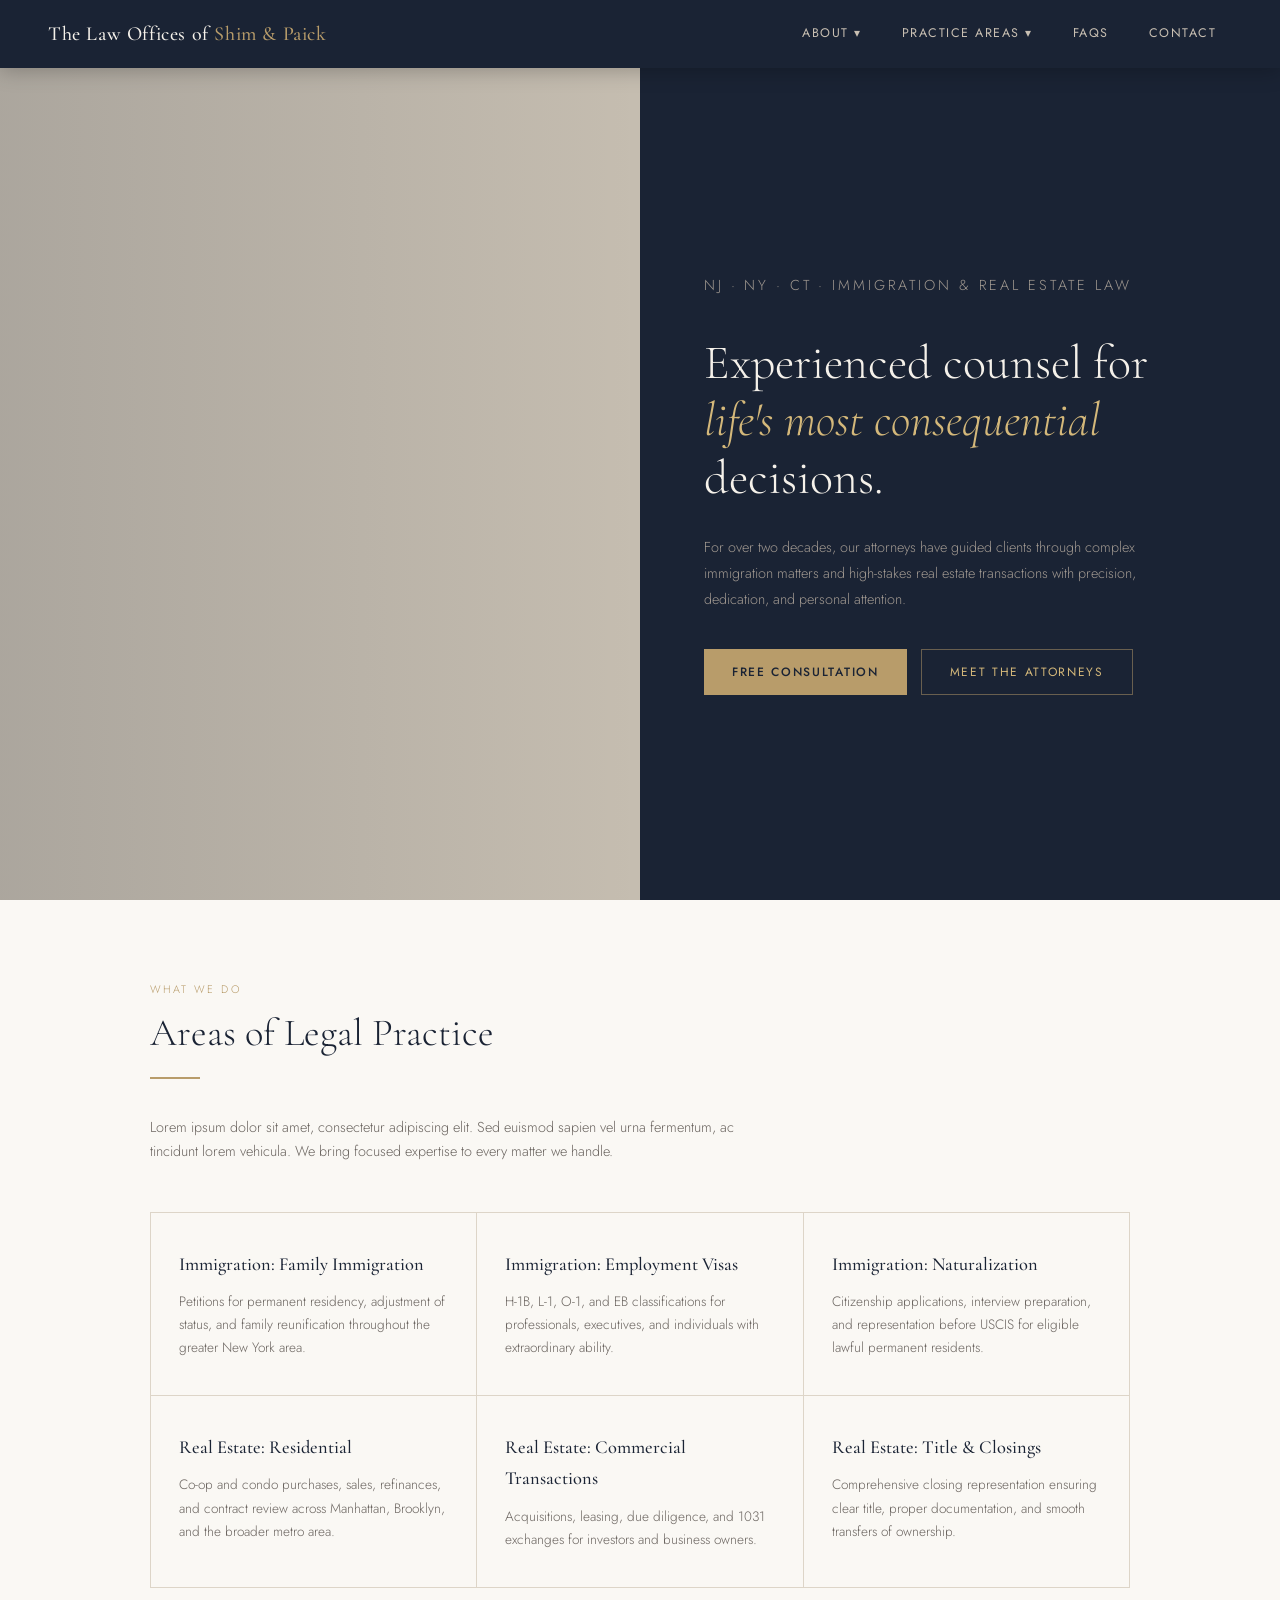
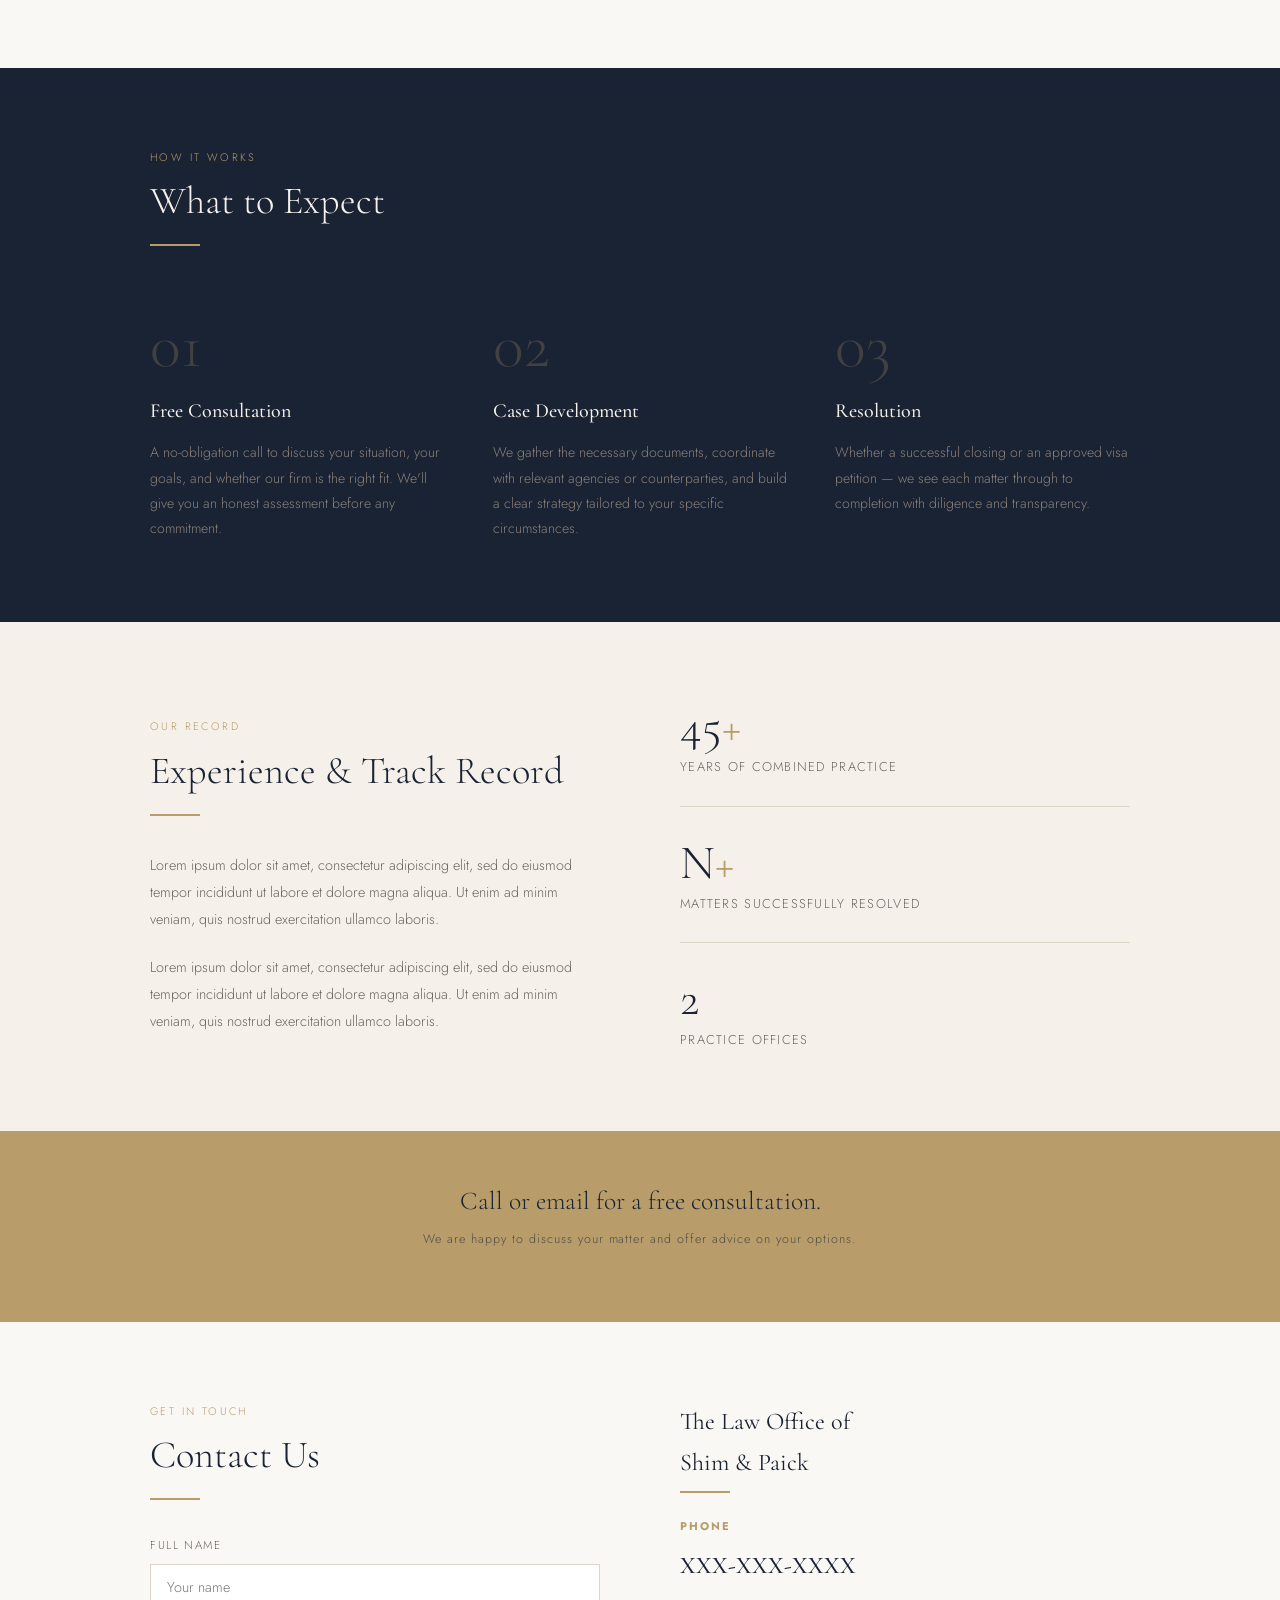
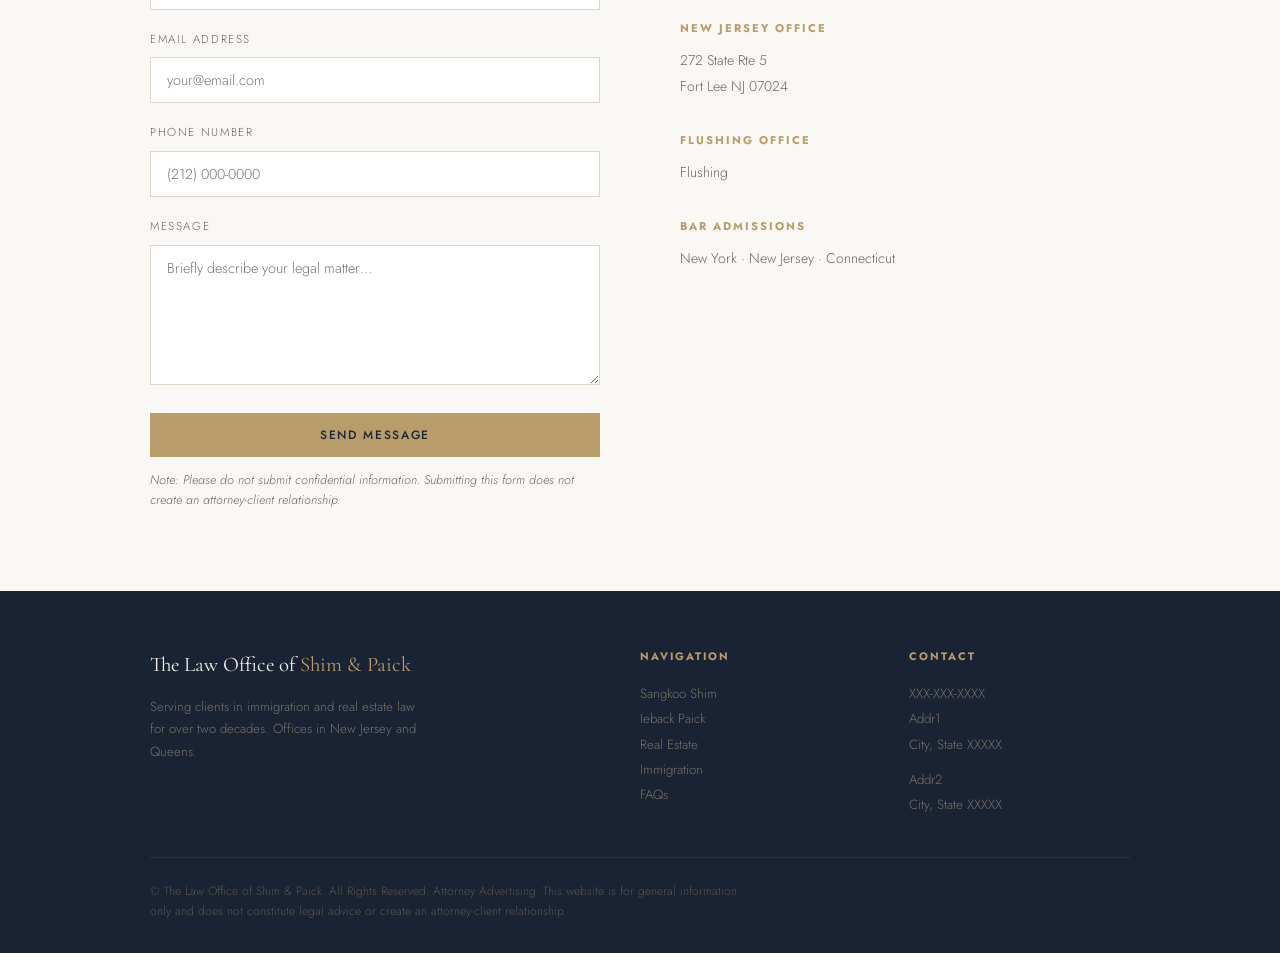
==== index.html @ 44c8aa3b "website init" ====
<!DOCTYPE html>
<html lang="en">
<head>
<meta charset="UTF-8">
<meta name="viewport" content="width=device-width, initial-scale=1.0">
<title>The Law Offices of Shim & Paick</title>
<link rel="preconnect" href="https://fonts.googleapis.com">
<link rel="preconnect" href="https://fonts.gstatic.com" crossorigin>
<link rel="stylesheet" href="style.css">
<script src="header.js" defer></script>
<script src="footer.js" defer></script>
<link href="https://fonts.googleapis.com/css2?family=Cormorant+Garamond:ital,wght@0,300;0,400;0,500;0,600;1,300;1,400&family=Jost:wght@300;400;500&display=swap" rel="stylesheet">
</head>
<body>
<site-header></site-header>
<div id="page-home" class="page active">
  <div class="hero">
    <div class="hero-img"></div>
    <div class="hero-content">
      <p class="hero-eyebrow">NJ · NY · CT · Immigration &amp; Real Estate Law</p>
      <h1>Experienced counsel for <em>life's most consequential</em> decisions.</h1>
      <p>For over two decades, our attorneys have guided clients through complex immigration matters and high-stakes real estate transactions with precision, dedication, and personal attention.</p>
      <div class="btn-group">
        <button class="btn-primary" onclick="document.getElementById('contact-section').scrollIntoView({behavior:'smooth'})">Free Consultation</button>
        <a href="shim.html"><button class="btn-outline">Meet the Attorneys</button></a>
      </div>
    </div>
  </div>

  <section>
    <div class="container">
      <p class="section-label">What We Do</p>
      <h2 class="section-title">Areas of Legal Practice</h2>
      <div class="divider"></div>
      <p style="color:var(--mid);max-width:600px;font-size:.9rem">
        <!-- TODO -->
        Lorem ipsum dolor sit amet, consectetur adipiscing elit. Sed euismod sapien vel urna fermentum, ac tincidunt lorem vehicula. We bring focused expertise to every matter we handle.
      </p>
      <div class="areas-grid">
        <div class="area-card">
          <h3>Immigration: Family Immigration</h3>
          <p>Petitions for permanent residency, adjustment of status, and family reunification throughout the greater New York area.</p>
        </div>
        <div class="area-card">
          <h3>Immigration: Employment Visas</h3>
          <p>H-1B, L-1, O-1, and EB classifications for professionals, executives, and individuals with extraordinary ability.</p>
        </div>
        <div class="area-card">
          <h3>Immigration: Naturalization</h3>
          <p>Citizenship applications, interview preparation, and representation before USCIS for eligible lawful permanent residents.</p>
        </div>
        <div class="area-card">
          <h3>Real Estate: Residential</h3>
          <p>Co-op and condo purchases, sales, refinances, and contract review across Manhattan, Brooklyn, and the broader metro area.</p>
        </div>
        <div class="area-card">
          <h3>Real Estate: Commercial Transactions</h3>
          <p>Acquisitions, leasing, due diligence, and 1031 exchanges for investors and business owners.</p>
        </div>
        <div class="area-card">
          <h3>Real Estate: Title &amp; Closings</h3>
          <p>Comprehensive closing representation ensuring clear title, proper documentation, and smooth transfers of ownership.</p>
        </div>
      </div>
    </div>
  </section>

  <section class="steps-section">
    <div class="container">
      <p class="section-label" style="color:var(--gold)">How It Works</p>
      <h2 class="section-title">What to Expect</h2>
      <div class="divider"></div>
      <div class="steps-grid">
        <div class="step">
          <div class="step-num">01</div>
          <h3>Free Consultation</h3>
          <p>A no-obligation call to discuss your situation, your goals, and whether our firm is the right fit. We'll give you an honest assessment before any commitment.</p>
        </div>
        <div class="step">
          <div class="step-num">02</div>
          <h3>Case Development</h3>
          <p>We gather the necessary documents, coordinate with relevant agencies or counterparties, and build a clear strategy tailored to your specific circumstances.</p>
        </div>
        <div class="step">
          <div class="step-num">03</div>
          <h3>Resolution</h3>
          <p>Whether a successful closing or an approved visa petition — we see each matter through to completion with diligence and transparency.</p>
        </div>
      </div>
    </div>
  </section>

  <section class="exp-section">
    <div class="container">
      <div class="exp-inner">
        <div>
          <p class="section-label">Our Record</p>
          <h2 class="section-title">Experience &amp; Track Record</h2>
          <div class="divider"></div>
          <!-- TODO -->
          <p style="color:var(--mid);font-size:.9rem;line-height:1.9;margin-bottom:20px">
            Lorem ipsum dolor sit amet, consectetur adipiscing elit, sed do eiusmod tempor incididunt ut labore et dolore magna aliqua.
            Ut enim ad minim veniam, quis nostrud exercitation ullamco laboris.
          </p>
          <p style="color:var(--mid);font-size:.9rem;line-height:1.9">
            Lorem ipsum dolor sit amet, consectetur adipiscing elit, sed do eiusmod tempor incididunt ut labore et dolore magna aliqua.
            Ut enim ad minim veniam, quis nostrud exercitation ullamco laboris.
          </p>
        </div>
        <div class="exp-stats">
          <div class="stat-row">
            <div class="stat-num">45<span>+</span></div>
            <div class="stat-label">Years of combined practice</div>
          </div>
          <div class="stat-row">
            <div class="stat-num">N<span>+</span></div>
            <div class="stat-label">Matters successfully resolved</div>
          </div>
          <div class="stat-row">
            <div class="stat-num">2</div>
            <div class="stat-label">Practice offices</div>
          </div>
        </div>
      </div>
    </div>
  </section>

  <div class="cta-band">
    <div class="container">
      <p>Call or email for a free consultation.</p>
      <small>We are happy to discuss your matter and offer advice on your options.</small>
    </div>
  </div>

  <section class="contact-section" id="contact-section">
    <div class="container">
      <div class="contact-grid">
        <div>
          <p class="section-label">Get in Touch</p>
          <h2 class="section-title">Contact Us</h2>
          <div class="divider"></div>
          <div class="form-field">
            <label>Full Name</label>
            <input type="text" placeholder="Your name">
          </div>
          <div class="form-field">
            <label>Email Address</label>
            <input type="email" placeholder="your@email.com">
          </div>
          <div class="form-field">
            <label>Phone Number</label>
            <input type="tel" placeholder="(212) 000-0000">
          </div>
          <div class="form-field">
            <label>Message</label>
            <textarea placeholder="Briefly describe your legal matter…"></textarea>
          </div>
          <button class="btn-primary" style="width:100%">Send Message</button>
          <p class="form-note">Note: Please do not submit confidential information. Submitting this form does not create an attorney-client relationship.</p>
        </div>
        <div class="contact-info">
          <h3>The Law Office of<br>Shim &amp; Paick</h3>
          <div class="divider"></div>
          <div class="contact-block">
            <h4>Phone</h4>
            <a class="contact-phone">
              <!-- TODO -->
              XXX-XXX-XXXX
            </a>
          </div>
          <div class="contact-block">
            <h4>New Jersey Office</h4>
            <p>
              272 State Rte 5
              <br>
              Fort Lee NJ 07024
            </p>
          </div>
          <div class="contact-block">
            <h4>Flushing Office</h4>
            <p>
              <!-- TODO -->
              Flushing
            </p>
          </div>
          <div class="contact-block">
            <h4>Bar Admissions</h4>
            <p>New York · New Jersey · Connecticut</p>
          </div>
        </div>
      </div>
    </div>
  </section>
</div>
<site-footer></site-footer>
</body>
</html>
---- style.css ----
:root {
--navy: #1a2334;
--gold: #b89c6a;
--gold-light: #d4b87a;
--cream: #f5f1ea;
--warm-white: #faf8f4;
--text: #2c2c2c;
--mid: #6b6560;
--border: #ddd5c8;
--serif: 'Cormorant Garamond', Georgia, serif;
--sans: 'Jost', sans-serif;
}

*, *::before, *::after { box-sizing: border-box; margin: 0; padding: 0; }

body {
font-family: var(--sans);
background: var(--warm-white);
color: var(--text);
font-weight: 300;
line-height: 1.7;
}

/* ── NAV ── */
nav {
position: sticky;
top: 0;
z-index: 100;
background: var(--navy);
display: flex;
align-items: center;
justify-content: space-between;
padding: 0 48px;
height: 68px;
box-shadow: 0 2px 20px rgba(0,0,0,.25);
}

.nav-logo {
font-family: var(--serif);
font-size: 1.25rem;
font-weight: 500;
color: var(--cream);
letter-spacing: .03em;
cursor: pointer;
white-space: nowrap;
}
.nav-logo span { color: var(--gold); }

.nav-links {
display: flex;
align-items: center;
gap: 8px;
list-style: none;
}

.nav-links > li { position: relative; }

.nav-links > li > a,
.nav-links > li > span {
display: flex;
align-items: center;
gap: 5px;
padding: 8px 16px;
color: #c8bfb2;
text-decoration: none;
font-size: .78rem;
letter-spacing: .12em;
text-transform: uppercase;
font-weight: 400;
cursor: pointer;
transition: color .2s;
white-space: nowrap;
}
.nav-links > li > a:hover,
.nav-links > li > span:hover,
.nav-links > li.open > span { color: var(--gold-light); }

.nav-links .chevron {
font-size: .55rem;
transition: transform .2s;
display: inline-block;
}
.nav-links li.open .chevron { transform: rotate(180deg); }

/* dropdown */
.dropdown {
display: none;
position: absolute;
top: calc(100% + 4px);
left: 0;
background: var(--navy);
border-top: 2px solid var(--gold);
min-width: 180px;
box-shadow: 0 8px 30px rgba(0,0,0,.35);
}
.nav-links li.open .dropdown { display: block; }
.dropdown a {
display: block;
padding: 13px 20px;
color: #c8bfb2;
text-decoration: none;
font-size: .75rem;
letter-spacing: .1em;
text-transform: uppercase;
font-weight: 400;
border-bottom: 1px solid rgba(255,255,255,.06);
transition: background .15s, color .15s;
}
.dropdown a:hover { background: rgba(184,156,106,.12); color: var(--gold-light); }

.nav-cta {
font-family: var(--sans);
font-size: .72rem;
font-weight: 400;
letter-spacing: .14em;
text-transform: uppercase;
color: var(--navy) !important;
background: var(--gold);
padding: 9px 20px !important;
transition: background .2s, color .2s !important;
}
.nav-cta:hover { background: var(--gold-light) !important; color: var(--navy) !important; }

/* hamburger */
.hamburger {
display: none;
flex-direction: column;
gap: 5px;
cursor: pointer;
padding: 6px;
}
.hamburger span {
display: block;
width: 24px;
height: 2px;
background: var(--cream);
transition: .3s;
}

/* ── PAGES ── */
.page { display: none; }
.page.active { display: block; }

/* ── HERO ── */
.hero {
display: grid;
grid-template-columns: 1fr 1fr;
min-height: calc(100vh - 68px);
max-height: 820px;
}
.hero-img {
background: #c5bdb0 url('https://images.unsplash.com/photo-1589829545856-d10d557cf95f?w=900&q=80') center/cover no-repeat;
position: relative;
}
.hero-img::after {
content: '';
position: absolute;
inset: 0;
background: linear-gradient(to right, rgba(26,35,52,.15), rgba(26,35,52,.0));
}
.hero-content {
background: var(--navy);
display: flex;
flex-direction: column;
justify-content: center;
padding: 80px 64px;
}
.hero-eyebrow {
font-family: var(--sans);
font-size: .7rem;
letter-spacing: .2em;
text-transform: uppercase;
color: var(--gold);
margin-bottom: 20px;
}
.hero-content h1 {
font-family: var(--serif);
font-weight: 300;
font-size: 3rem;
line-height: 1.2;
color: var(--cream);
margin-bottom: 28px;
}
.hero-content h1 em { font-style: italic; color: var(--gold-light); }
.hero-content p {
color: #a09890;
font-size: .9rem;
line-height: 1.8;
max-width: 440px;
margin-bottom: 36px;
}
.btn-group { display: flex; gap: 14px; flex-wrap: wrap; }
.btn-primary {
background: var(--gold);
color: var(--navy);
padding: 13px 28px;
font-size: .75rem;
letter-spacing: .14em;
text-transform: uppercase;
font-weight: 500;
text-decoration: none;
transition: background .2s;
cursor: pointer;
border: none;
font-family: var(--sans);
}
.btn-primary:hover { background: var(--gold-light); }
.btn-outline {
border: 1px solid rgba(184,156,106,.5);
color: var(--gold-light);
padding: 13px 28px;
font-size: .75rem;
letter-spacing: .14em;
text-transform: uppercase;
font-weight: 400;
text-decoration: none;
transition: border-color .2s, color .2s;
cursor: pointer;
background: none;
font-family: var(--sans);
}
.btn-outline:hover { border-color: var(--gold-light); color: #fff; }

/* ── SECTIONS (shared) ── */
section { padding: 80px 0; }

.container {
max-width: 1060px;
margin: 0 auto;
padding: 0 40px;
}

.section-label {
font-size: .68rem;
letter-spacing: .22em;
text-transform: uppercase;
color: var(--gold);
margin-bottom: 12px;
}
.section-title {
font-family: var(--serif);
font-size: 2.4rem;
font-weight: 300;
color: var(--navy);
line-height: 1.2;
margin-bottom: 20px;
}
.divider {
width: 50px;
height: 2px;
background: var(--gold);
margin-bottom: 36px;
}

/* ── PRACTICE AREAS GRID ── */
.areas-grid {
display: grid;
grid-template-columns: repeat(3, 1fr);
gap: 1px;
background: var(--border);
border: 1px solid var(--border);
margin-top: 48px;
}
.area-card {
background: var(--warm-white);
padding: 36px 28px;
transition: background .2s;
}
.area-card:hover { background: var(--cream); }
.area-card h3 {
font-family: var(--serif);
font-size: 1.15rem;
font-weight: 500;
color: var(--navy);
margin-bottom: 10px;
}
.area-card p { font-size: .85rem; color: var(--mid); line-height: 1.7; }

/* ── STEPS ── */
.steps-section { background: var(--navy); }
.steps-section .section-title { color: var(--cream); }
.steps-grid {
display: grid;
grid-template-columns: repeat(3, 1fr);
gap: 48px;
margin-top: 48px;
}
.step { position: relative; padding-top: 20px; }
.step-num {
font-family: var(--serif);
font-size: 4rem;
font-weight: 300;
color: rgba(184,156,106,.25);
line-height: 1;
margin-bottom: 16px;
}
.step h3 {
font-family: var(--serif);
font-size: 1.25rem;
font-weight: 500;
color: var(--cream);
margin-bottom: 12px;
}
.step p { color: #8a8178; font-size: .88rem; line-height: 1.8; }

/* ── EXPERIENCE BAR ── */
.exp-section { background: var(--cream); }
.exp-inner {
display: grid;
grid-template-columns: 1fr 1fr;
gap: 80px;
align-items: center;
}
.exp-stats { display: flex; flex-direction: column; gap: 32px; }
.stat-row { border-bottom: 1px solid var(--border); padding-bottom: 28px; }
.stat-row:last-child { border-bottom: none; padding-bottom: 0; }
.stat-num {
font-family: var(--serif);
font-size: 3rem;
font-weight: 300;
color: var(--navy);
line-height: 1;
margin-bottom: 6px;
}
.stat-num span { color: var(--gold); }
.stat-label { font-size: .8rem; letter-spacing: .1em; text-transform: uppercase; color: var(--mid); }

/* ── CTA BAND ── */
.cta-band {
background: var(--gold);
padding: 48px 0;
text-align: center;
}
.cta-band p {
font-family: var(--serif);
font-size: 1.6rem;
font-weight: 300;
color: var(--navy);
margin-bottom: 6px;
}
.cta-band small {
display: block;
font-size: .78rem;
color: rgba(26,35,52,.65);
letter-spacing: .08em;
margin-bottom: 24px;
}
.cta-band .btn-navy {
background: var(--navy);
color: var(--cream);
padding: 13px 32px;
font-size: .75rem;
letter-spacing: .14em;
text-transform: uppercase;
font-weight: 400;
text-decoration: none;
transition: background .2s;
border: none;
font-family: var(--sans);
cursor: pointer;
}
.cta-band .btn-navy:hover { background: #243048; }

/* ── CONTACT FORM ── */
.contact-section { background: var(--warm-white); }
.contact-grid {
display: grid;
grid-template-columns: 1fr 1fr;
gap: 80px;
align-items: start;
}
.form-field { margin-bottom: 20px; }
.form-field label {
display: block;
font-size: .72rem;
letter-spacing: .14em;
text-transform: uppercase;
color: var(--mid);
margin-bottom: 8px;
}
.form-field input,
.form-field textarea {
width: 100%;
border: 1px solid var(--border);
background: #fff;
padding: 12px 16px;
font-family: var(--sans);
font-size: .9rem;
color: var(--text);
font-weight: 300;
outline: none;
transition: border-color .2s;
}
.form-field input:focus,
.form-field textarea:focus { border-color: var(--gold); }
.form-field textarea { height: 140px; resize: vertical; }
.form-note { font-size: .78rem; color: var(--mid); font-style: italic; margin-top: 14px; line-height: 1.6; }

.contact-info h3 {
font-family: var(--serif);
font-size: 1.5rem;
font-weight: 400;
color: var(--navy);
margin-bottom: 8px;
}
.contact-info .divider { margin-bottom: 24px; }
.contact-block { margin-bottom: 32px; }
.contact-block h4 {
font-size: .7rem;
letter-spacing: .18em;
text-transform: uppercase;
color: var(--gold);
margin-bottom: 10px;
}
.contact-block p { font-size: .88rem; color: var(--mid); line-height: 1.8; }
.contact-phone {
font-family: var(--serif);
font-size: 1.5rem;
color: var(--navy);
font-weight: 500;
display: block;
margin-bottom: 4px;
text-decoration: none;
}
.contact-phone:hover { color: var(--gold); }

/* ── FOOTER ── */
footer {
background: var(--navy);
padding: 56px 0 32px;
}
.footer-inner {
display: grid;
grid-template-columns: 2fr 1fr 1fr;
gap: 48px;
margin-bottom: 40px;
}
.footer-brand {
font-family: var(--serif);
font-size: 1.3rem;
color: var(--cream);
margin-bottom: 14px;
font-weight: 400;
}
.footer-brand span { color: var(--gold); }
.footer-tagline { font-size: .82rem; color: #7a7168; line-height: 1.7; max-width: 280px; }
.footer-col h5 {
font-size: .68rem;
letter-spacing: .18em;
text-transform: uppercase;
color: var(--gold);
margin-bottom: 16px;
}
.footer-col p,
.footer-col a {
font-size: .83rem;
color: #7a7168;
line-height: 1.9;
display: block;
text-decoration: none;
}
.footer-col a:hover { color: var(--cream); }
.footer-bottom {
border-top: 1px solid rgba(255,255,255,.07);
padding-top: 24px;
display: flex;
justify-content: space-between;
align-items: center;
flex-wrap: wrap;
gap: 12px;
}
.footer-bottom p { font-size: .75rem; color: #5a544d; line-height: 1.6; max-width: 600px; }
.footer-bottom a { color: var(--gold); text-decoration: none; }

/* ── INNER PAGES ── */
.page-hero {
background: var(--navy);
padding: 80px 0 60px;
position: relative;
overflow: hidden;
}
.page-hero::before {
content: '';
position: absolute;
top: -60px; right: -60px;
width: 400px; height: 400px;
background: radial-gradient(circle, rgba(184,156,106,.08) 0%, transparent 70%);
}
.page-hero-eyebrow {
font-size: .68rem;
letter-spacing: .2em;
text-transform: uppercase;
color: var(--gold);
margin-bottom: 14px;
}
.page-hero h1 {
font-family: var(--serif);
font-size: 3rem;
font-weight: 300;
color: var(--cream);
line-height: 1.15;
max-width: 640px;
}
.page-hero h1 em { font-style: italic; color: var(--gold-light); }

/* about layout */
.about-grid {
display: grid;
grid-template-columns: 340px 1fr;
gap: 80px;
align-items: start;
margin-top: -40px;
}
.about-photo {
position: relative;
top: -40px;
}
.about-photo img {
width: 100%;
display: block;
filter: grayscale(20%);
box-shadow: 12px 12px 0 var(--gold);
}
.about-photo .photo-placeholder {
width: 100%;
aspect-ratio: 3/4;
background: linear-gradient(145deg, #2d3d54, #1a2334);
display: flex;
align-items: center;
justify-content: center;
box-shadow: 12px 12px 0 var(--gold);
color: rgba(184,156,106,.4);
font-family: var(--serif);
font-size: 1.1rem;
font-style: italic;
text-align: center;
padding: 20px;
}
.about-text h2 {
font-family: var(--serif);
font-size: 1.8rem;
font-weight: 400;
color: var(--navy);
margin-bottom: 8px;
}
.about-text .divider { margin-bottom: 24px; }
.about-text p { font-size: .9rem; color: var(--mid); line-height: 1.9; margin-bottom: 20px; }
.about-text p strong { color: var(--navy); font-weight: 500; }
.about-actions { display: flex; gap: 14px; flex-wrap: wrap; margin-top: 32px; }

/* practice area page */
.practice-intro { max-width: 680px; margin-bottom: 56px; }
.practice-intro p { font-size: .95rem; color: var(--mid); line-height: 1.9; }
.practice-blocks { display: grid; grid-template-columns: 1fr 1fr; gap: 2px; background: var(--border); border: 1px solid var(--border); }
.practice-block {
background: var(--warm-white);
padding: 40px 36px;
transition: background .2s;
}
.practice-block:hover { background: var(--cream); }
.practice-block h3 {
font-family: var(--serif);
font-size: 1.3rem;
color: var(--navy);
margin-bottom: 10px;
font-weight: 500;
}
.practice-block p { font-size: .87rem; color: var(--mid); line-height: 1.8; }
.practice-block ul { list-style: none; margin-top: 14px; }
.practice-block ul li {
font-size: .84rem;
color: var(--mid);
padding: 5px 0;
border-bottom: 1px solid var(--border);
display: flex;
align-items: center;
gap: 8px;
}
.practice-block ul li::before { content: '—'; color: var(--gold); font-size: .7rem; }

/* FAQs */
.faq-list { max-width: 720px; }
.faq-item {
border-bottom: 1px solid var(--border);
padding: 28px 0;
}
.faq-item:first-child { border-top: 1px solid var(--border); }
.faq-q {
font-family: var(--serif);
font-size: 1.1rem;
font-weight: 500;
color: var(--navy);
cursor: pointer;
display: flex;
justify-content: space-between;
align-items: center;
gap: 20px;
}
.faq-q::after {
content: '+';
font-size: 1.4rem;
color: var(--gold);
font-weight: 300;
flex-shrink: 0;
transition: transform .2s;
}
.faq-item.open .faq-q::after { transform: rotate(45deg); }
.faq-a { display: none; font-size: .88rem; color: var(--mid); line-height: 1.9; padding-top: 16px; }
.faq-item.open .faq-a { display: block; }

/* ── MOBILE ── */
@media (max-width: 768px) {
nav { padding: 0 24px; flex-wrap: wrap; height: auto; min-height: 68px; align-items: flex-start; padding-top: 16px; padding-bottom: 0; }
.nav-links { display: none; width: 100%; flex-direction: column; gap: 0; padding-bottom: 12px; }
.nav-links.mobile-open { display: flex; }
.hamburger { display: flex; margin-top: 4px; margin-bottom: 12px; }

/* mobile: nav items full-width */
.nav-links > li { width: 100%; }
.nav-links > li > a,
.nav-links > li > span {
  width: 100%;
  justify-content: space-between;
  padding: 12px 4px;
  border-bottom: 1px solid rgba(255,255,255,.07);
}

/* mobile: dropdowns are in-flow, not absolute */
.dropdown {
  position: static;
  box-shadow: none;
  border-top: none;
  border-left: 2px solid var(--gold);
  margin-left: 12px;
  background: rgba(255,255,255,.04);
}
.dropdown a { padding: 10px 16px; font-size: .73rem; }

.nav-cta { margin: 10px 0 4px; text-align: center; justify-content: center; }
}

@media (max-width: 768px) {
.hero { grid-template-columns: 1fr; max-height: none; }
.hero-img { height: 40vh; }
.hero-content { padding: 48px 28px; }
.hero-content h1 { font-size: 2.2rem; }

.areas-grid { grid-template-columns: 1fr; }
.steps-grid { grid-template-columns: 1fr; gap: 32px; }
.exp-inner { grid-template-columns: 1fr; gap: 40px; }
.contact-grid { grid-template-columns: 1fr; gap: 40px; }
.footer-inner { grid-template-columns: 1fr; gap: 32px; }
.about-grid { grid-template-columns: 1fr; }
.practice-blocks { grid-template-columns: 1fr; }
.page-hero h1 { font-size: 2.2rem; }
}
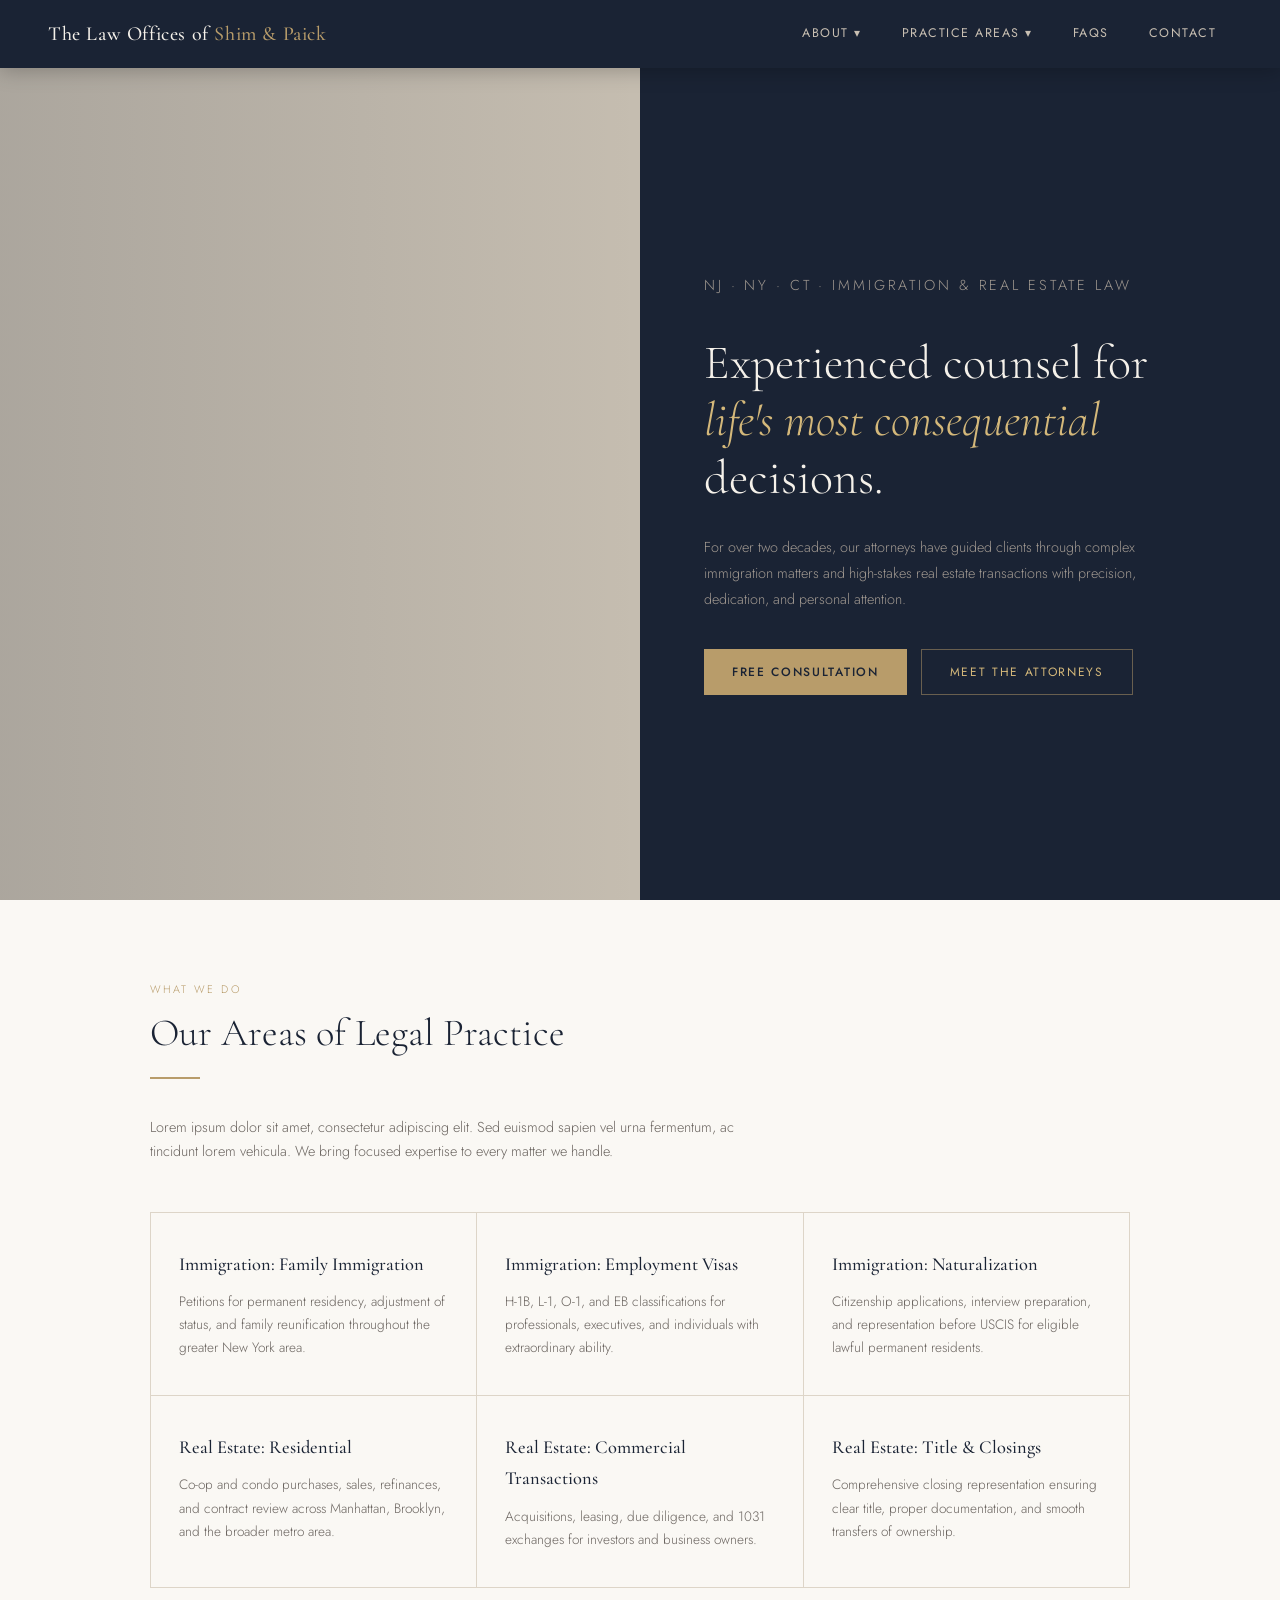
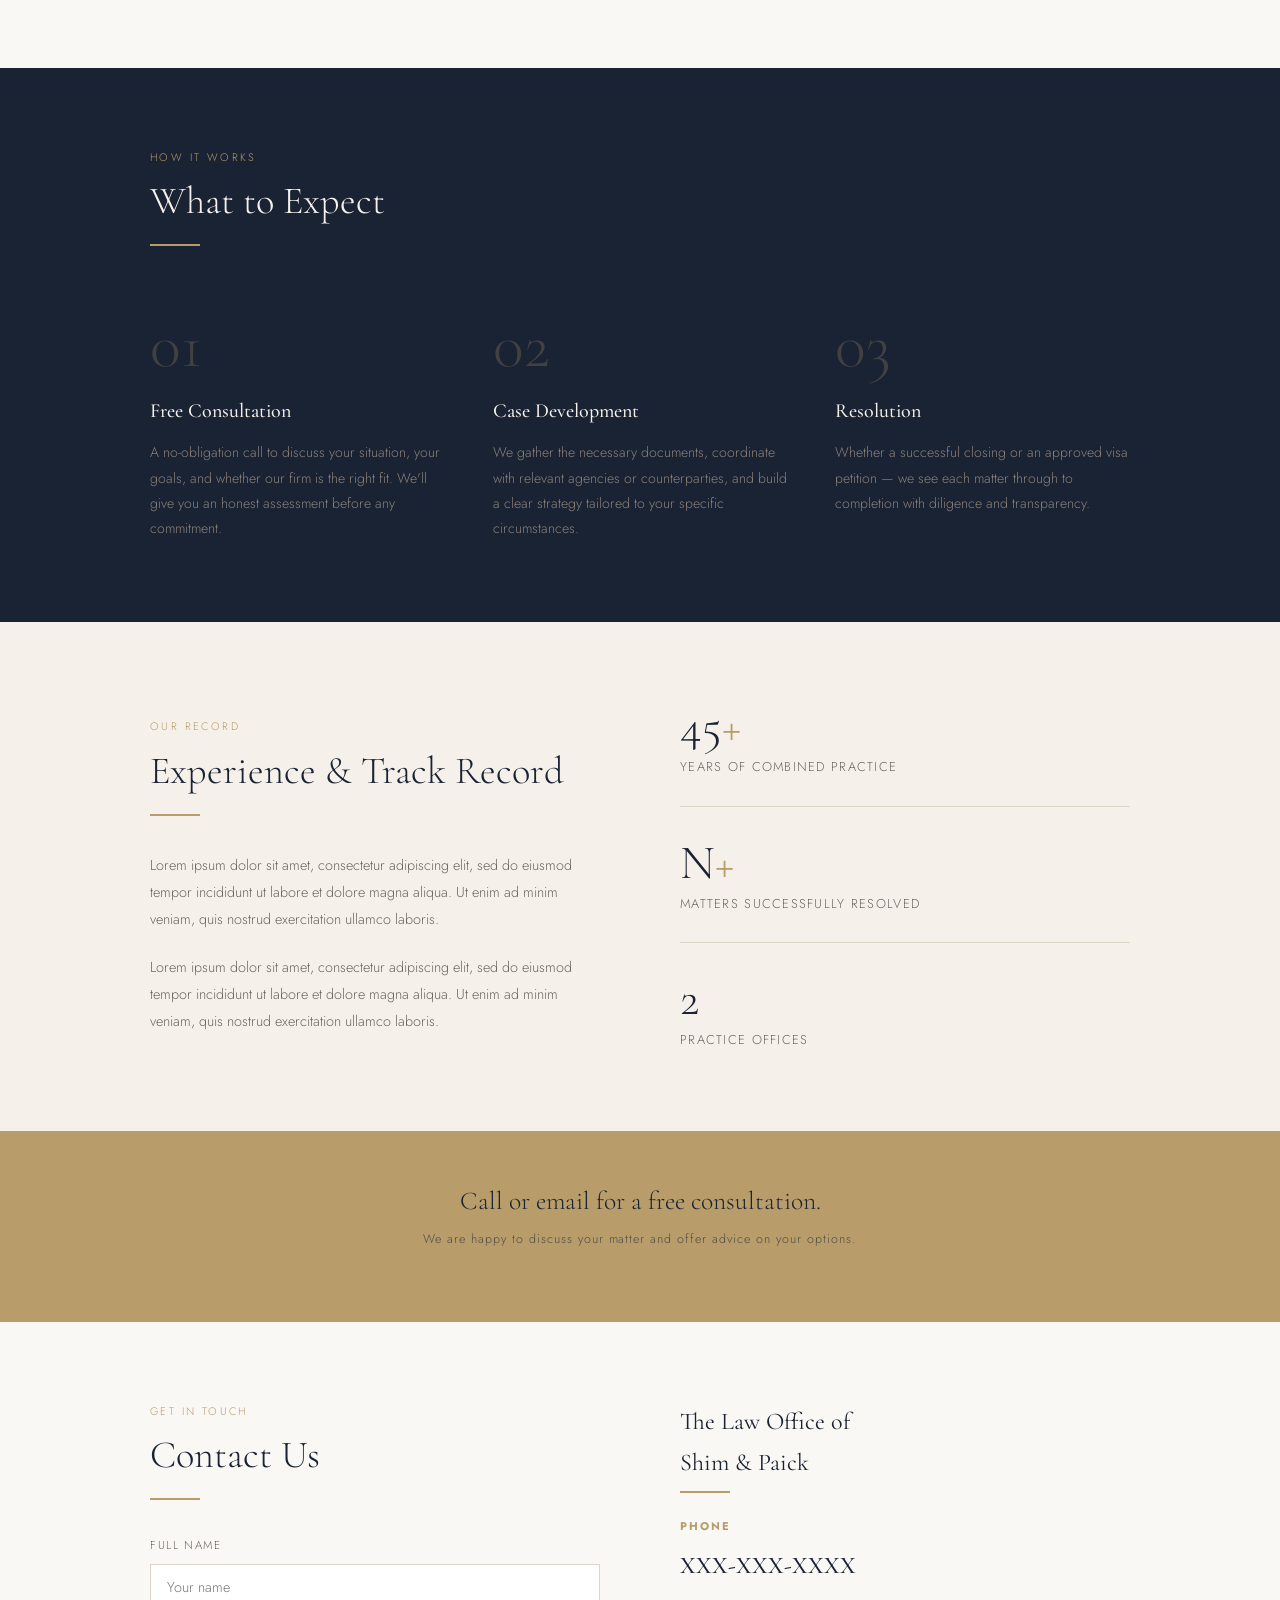
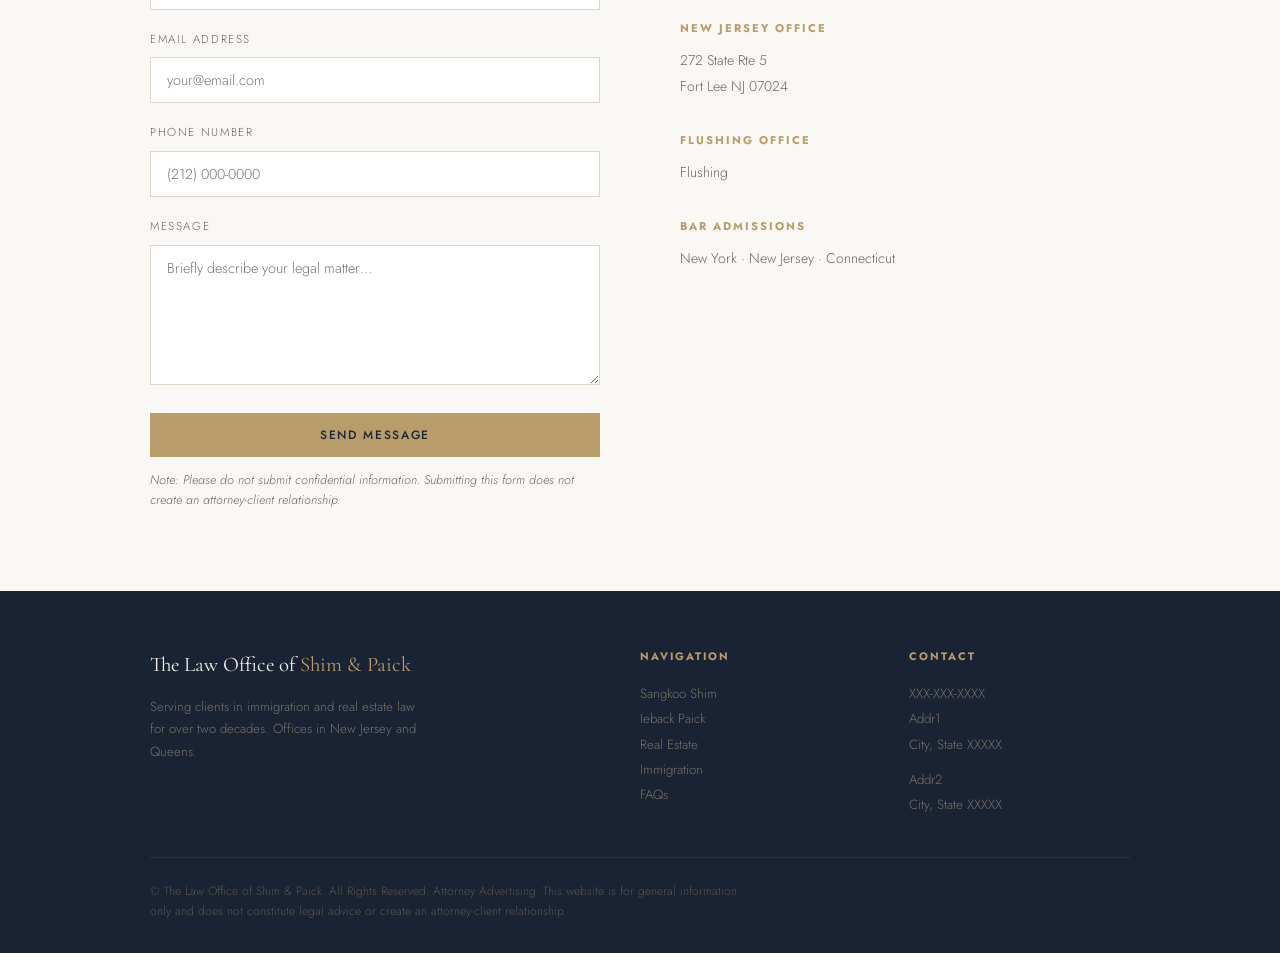
==== commit f3e9f3d2: "ne wcomputer test" ====
--- a/index.html
+++ b/index.html
@@ -30,7 +30,7 @@
   <section>
     <div class="container">
       <p class="section-label">What We Do</p>
-      <h2 class="section-title">Areas of Legal Practice</h2>
+      <h2 class="section-title">Our Areas of Legal Practice</h2>
       <div class="divider"></div>
       <p style="color:var(--mid);max-width:600px;font-size:.9rem">
         <!-- TODO -->
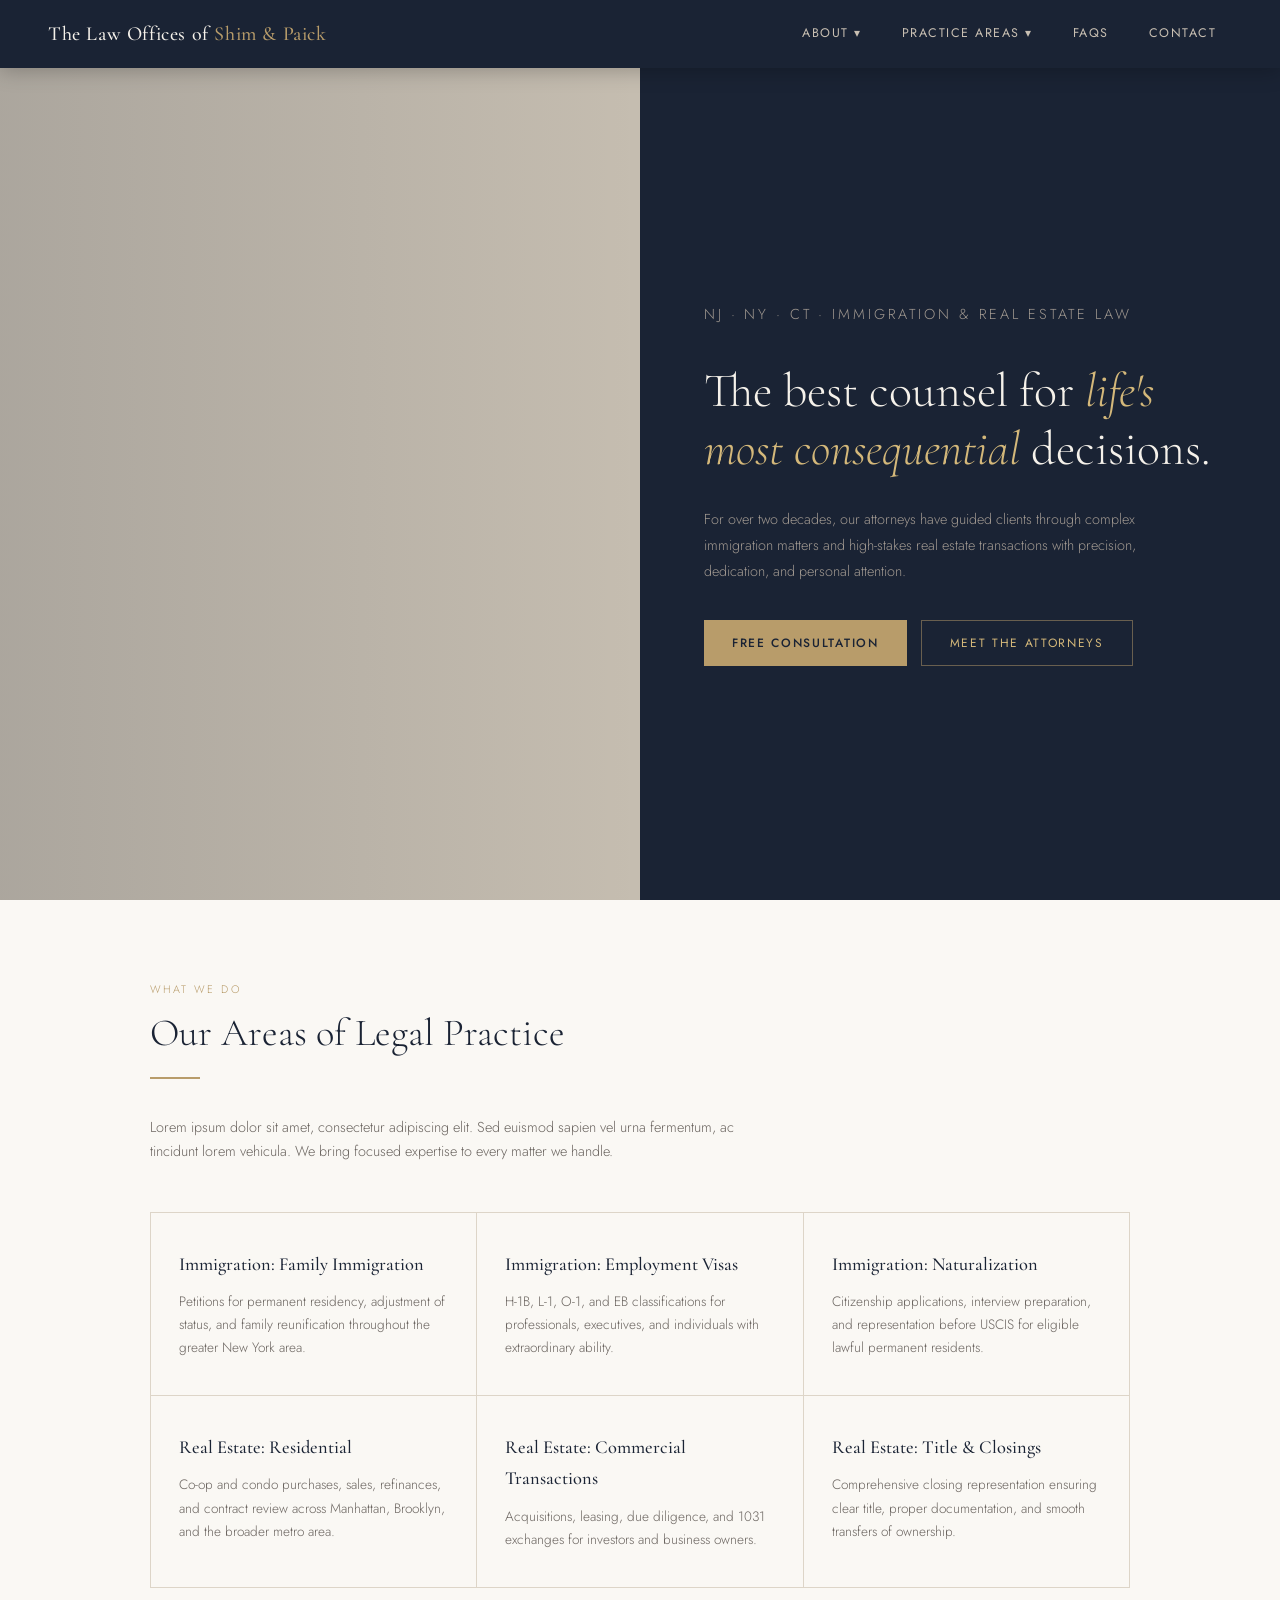
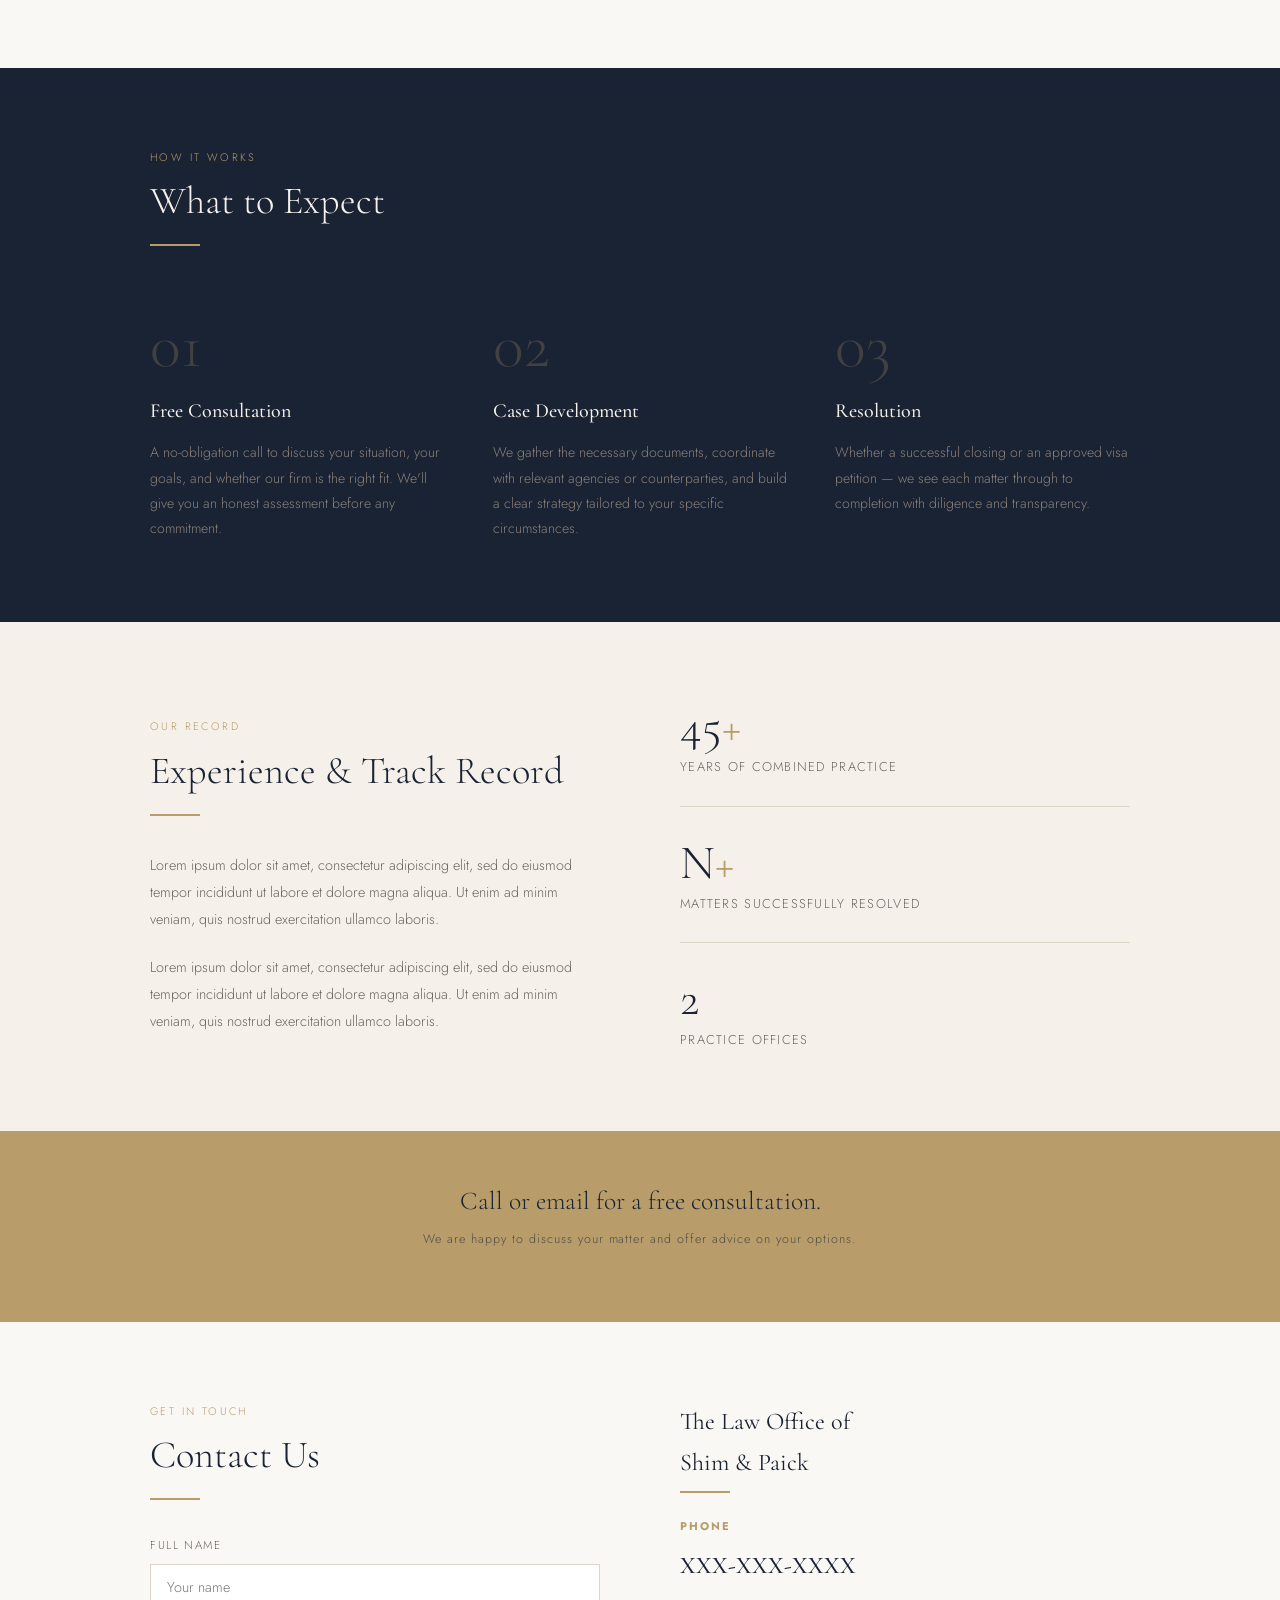
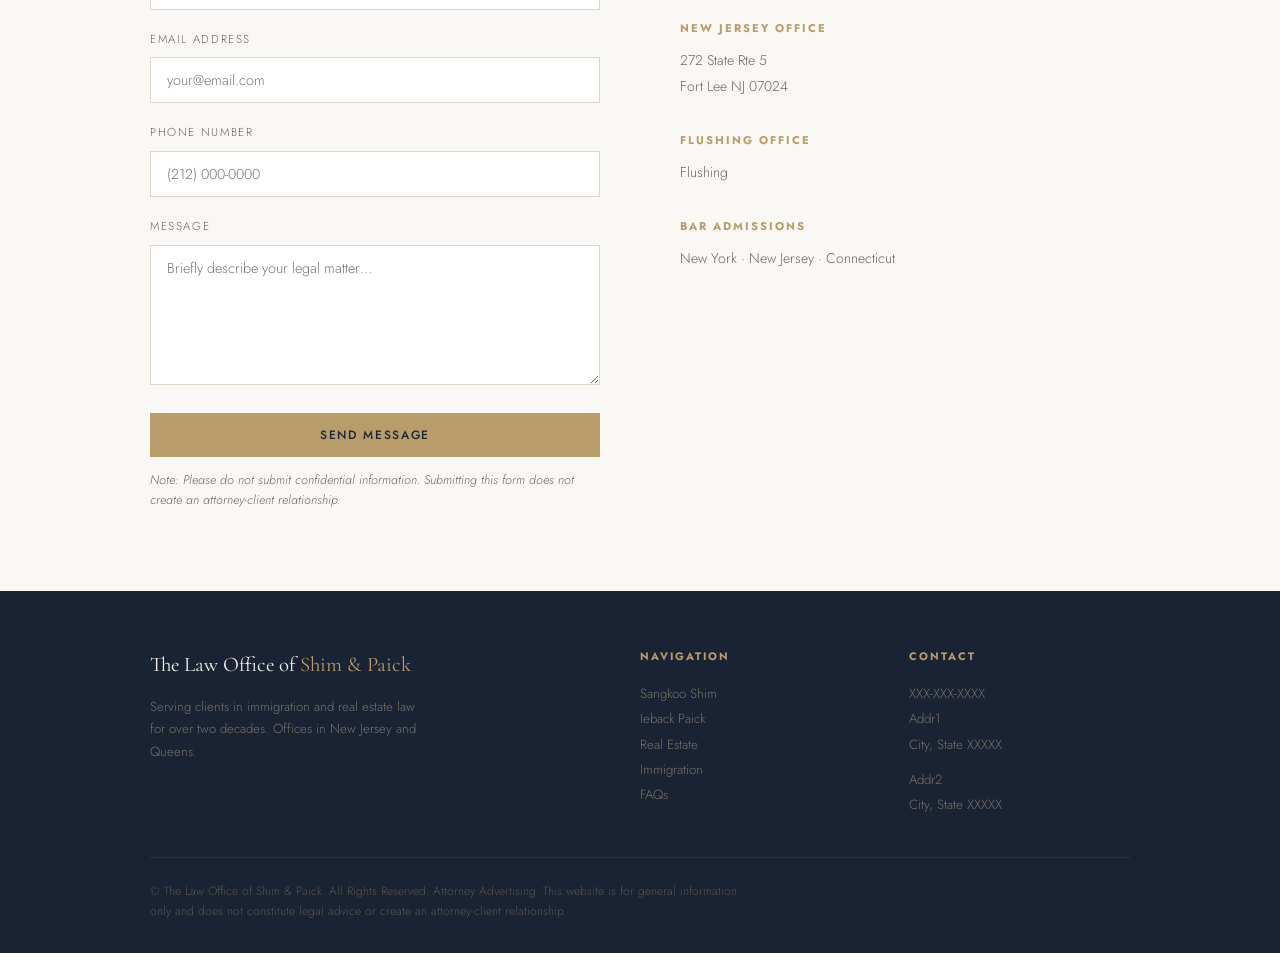
==== commit 5e33d9ec: "changed a file" ====
--- a/index.html
+++ b/index.html
@@ -18,7 +18,7 @@
     <div class="hero-img"></div>
     <div class="hero-content">
       <p class="hero-eyebrow">NJ · NY · CT · Immigration &amp; Real Estate Law</p>
-      <h1>Experienced counsel for <em>life's most consequential</em> decisions.</h1>
+      <h1>The best counsel for <em>life's most consequential</em> decisions.</h1>
       <p>For over two decades, our attorneys have guided clients through complex immigration matters and high-stakes real estate transactions with precision, dedication, and personal attention.</p>
       <div class="btn-group">
         <button class="btn-primary" onclick="document.getElementById('contact-section').scrollIntoView({behavior:'smooth'})">Free Consultation</button>
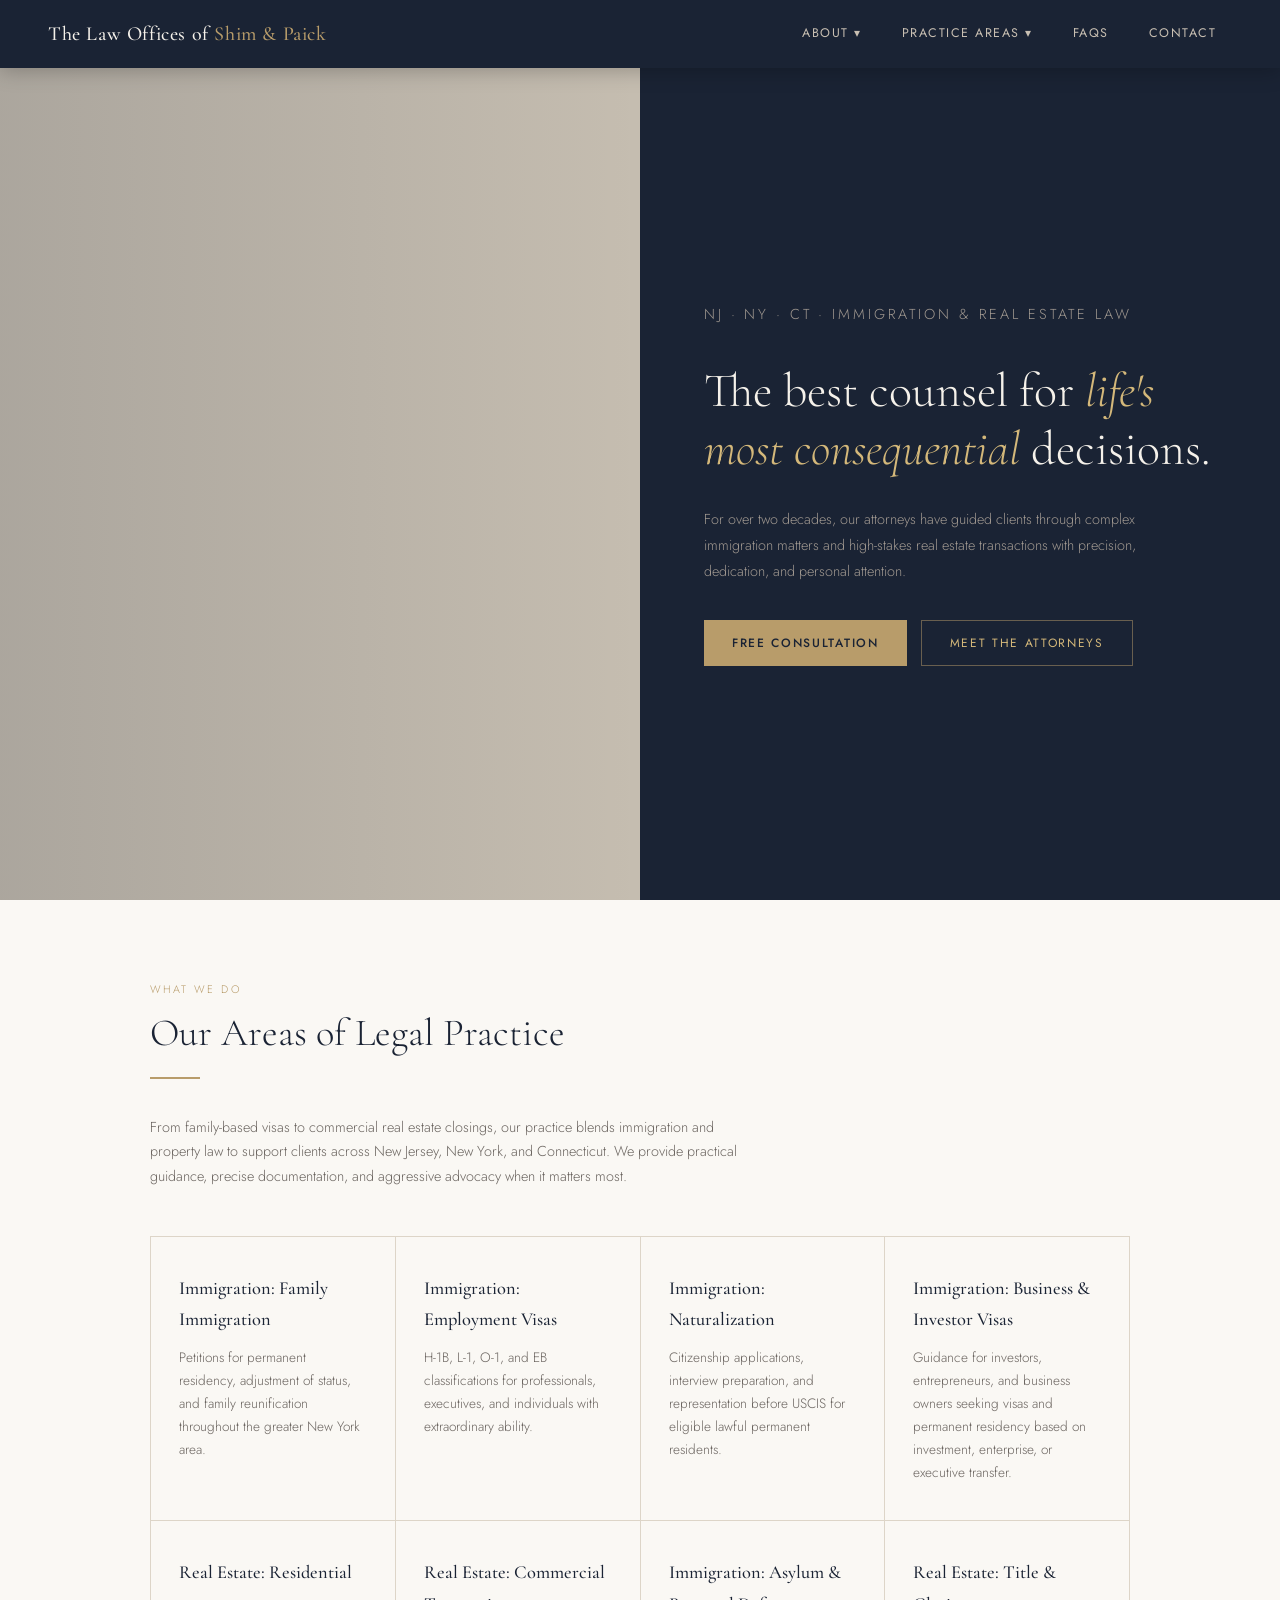
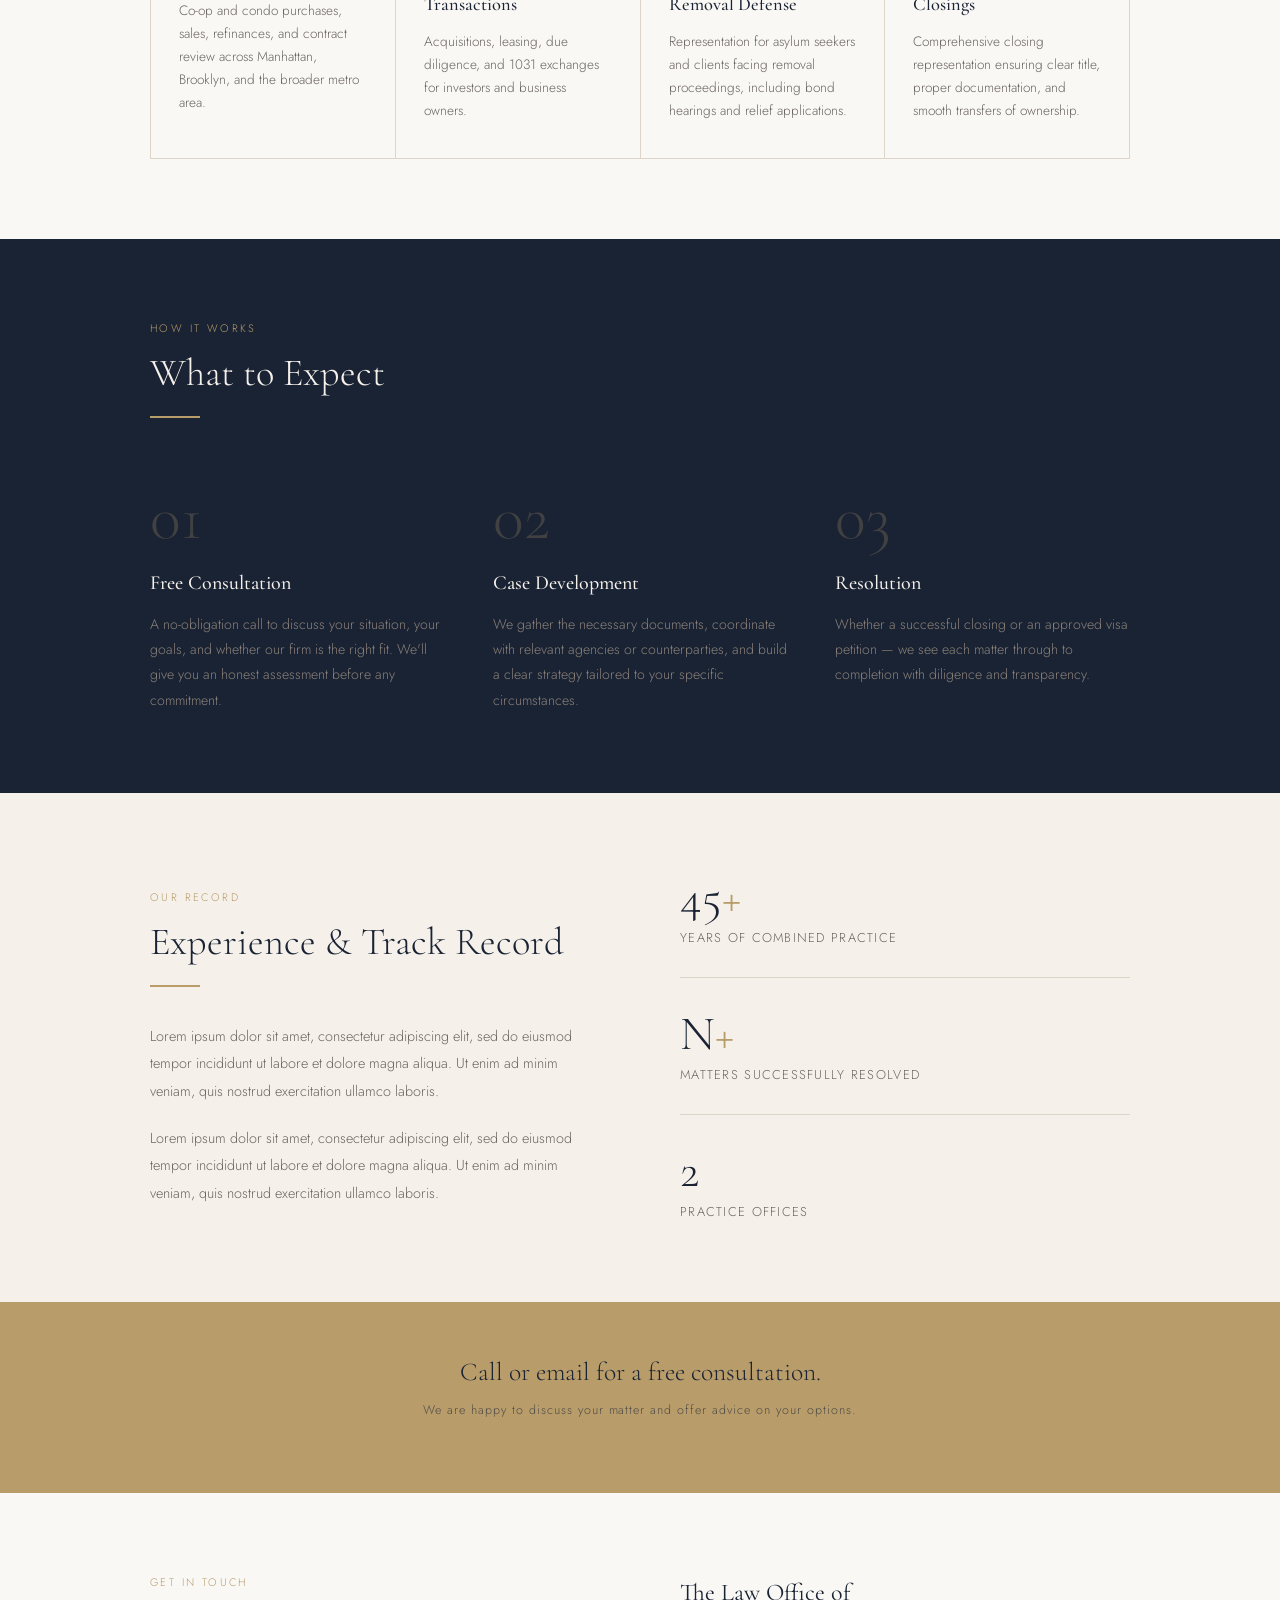
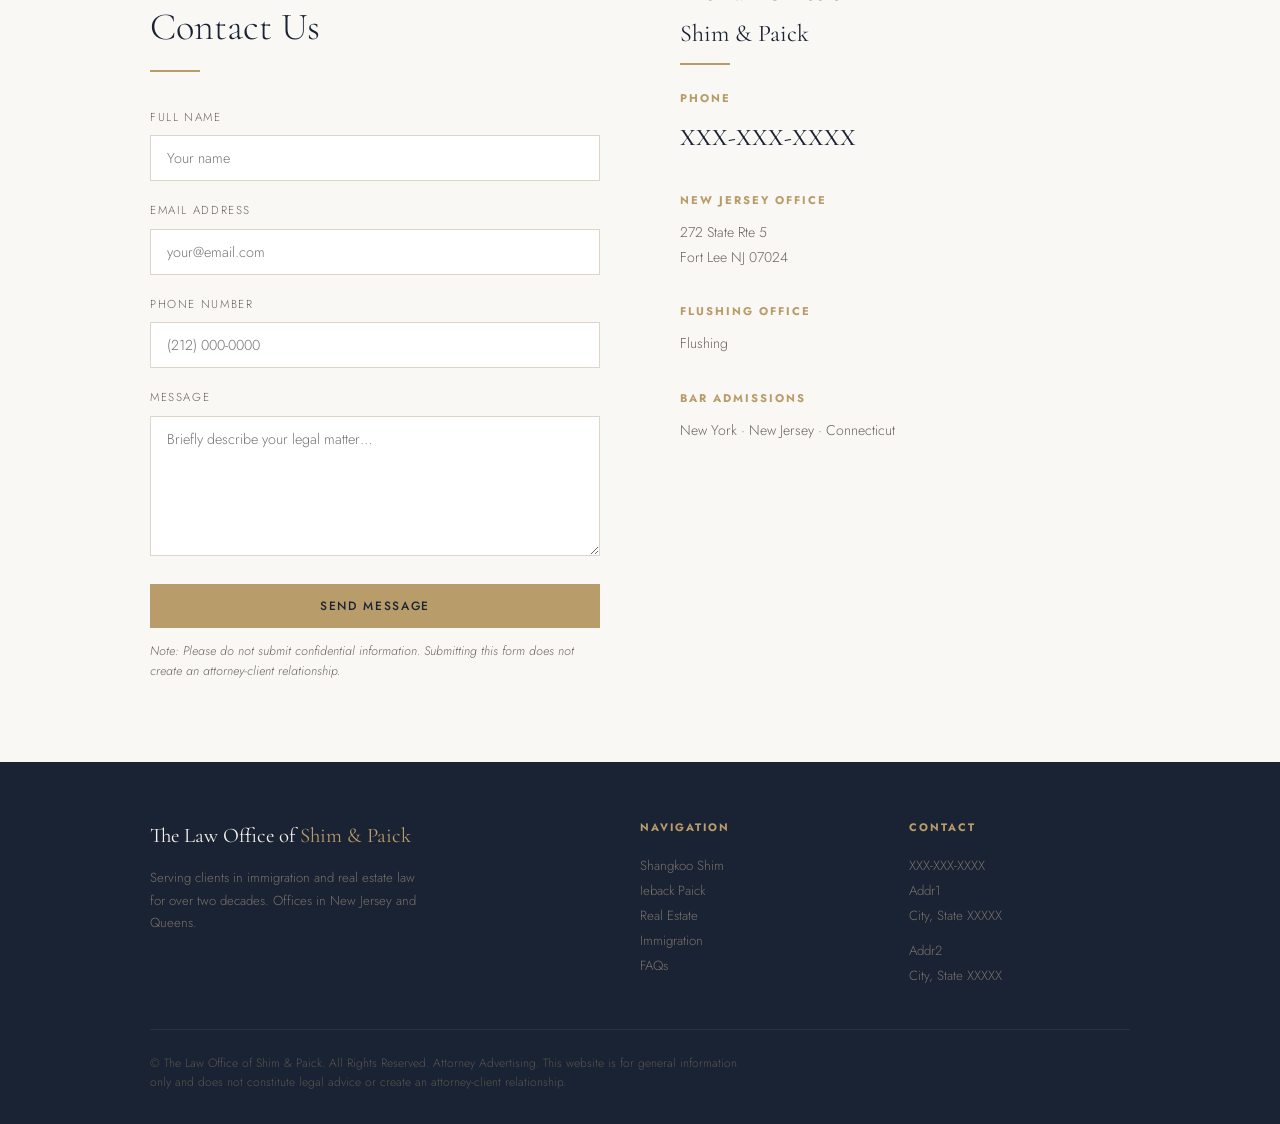
==== commit 79d3a72a: "changed sangkoo to shangkoo" ====
--- a/index.html
+++ b/index.html
@@ -33,8 +33,7 @@
       <h2 class="section-title">Our Areas of Legal Practice</h2>
       <div class="divider"></div>
       <p style="color:var(--mid);max-width:600px;font-size:.9rem">
-        <!-- TODO -->
-        Lorem ipsum dolor sit amet, consectetur adipiscing elit. Sed euismod sapien vel urna fermentum, ac tincidunt lorem vehicula. We bring focused expertise to every matter we handle.
+        From family-based visas to commercial real estate closings, our practice blends immigration and property law to support clients across New Jersey, New York, and Connecticut. We provide practical guidance, precise documentation, and aggressive advocacy when it matters most.
       </p>
       <div class="areas-grid">
         <div class="area-card">
@@ -50,12 +49,20 @@
           <p>Citizenship applications, interview preparation, and representation before USCIS for eligible lawful permanent residents.</p>
         </div>
         <div class="area-card">
+          <h3>Immigration: Business & Investor Visas</h3>
+          <p>Guidance for investors, entrepreneurs, and business owners seeking visas and permanent residency based on investment, enterprise, or executive transfer.</p>
+        </div>
+        <div class="area-card">
           <h3>Real Estate: Residential</h3>
           <p>Co-op and condo purchases, sales, refinances, and contract review across Manhattan, Brooklyn, and the broader metro area.</p>
         </div>
         <div class="area-card">
           <h3>Real Estate: Commercial Transactions</h3>
           <p>Acquisitions, leasing, due diligence, and 1031 exchanges for investors and business owners.</p>
+        </div>
+        <div class="area-card">
+          <h3>Immigration: Asylum &amp; Removal Defense</h3>
+          <p>Representation for asylum seekers and clients facing removal proceedings, including bond hearings and relief applications.</p>
         </div>
         <div class="area-card">
           <h3>Real Estate: Title &amp; Closings</h3>
--- a/style.css
+++ b/style.css
@@ -255,7 +255,7 @@
 /* ── PRACTICE AREAS GRID ── */
 .areas-grid {
 display: grid;
-grid-template-columns: repeat(3, 1fr);
+grid-template-columns: repeat(4, 1fr);
 gap: 1px;
 background: var(--border);
 border: 1px solid var(--border);
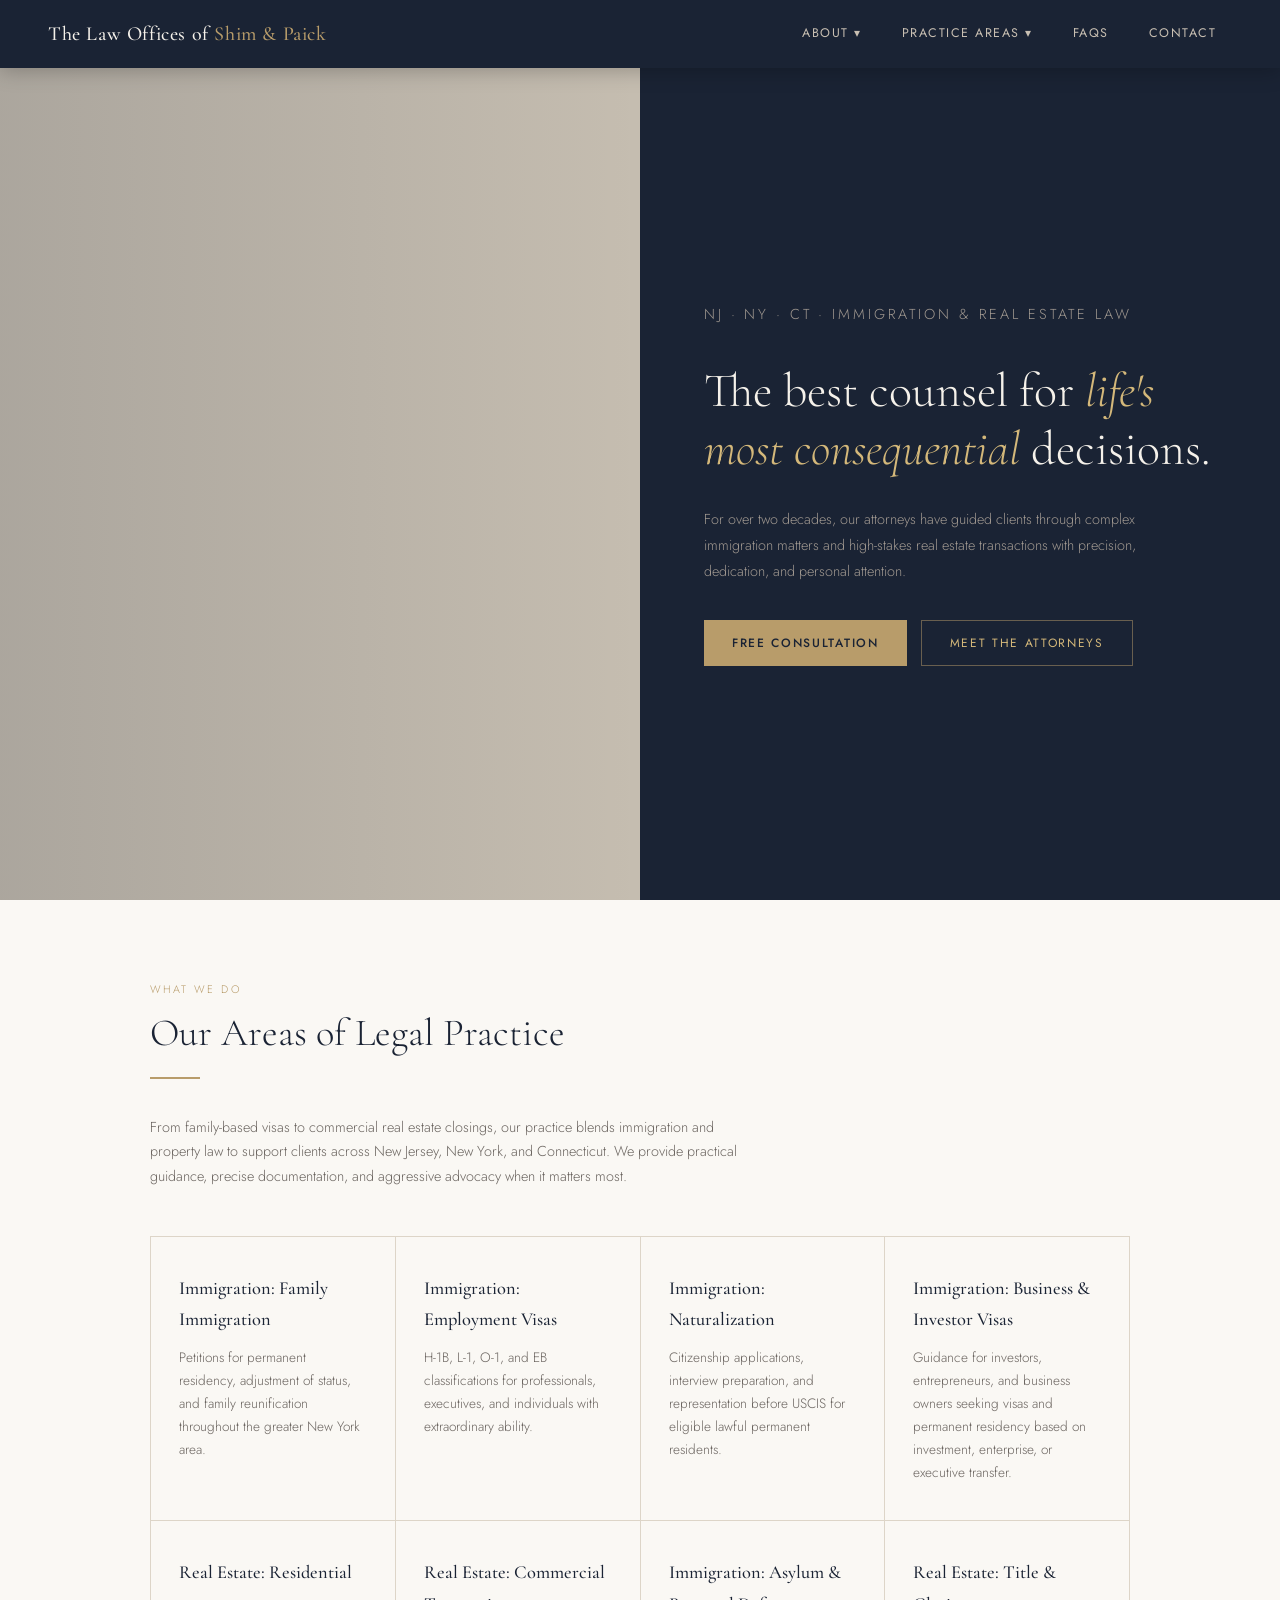
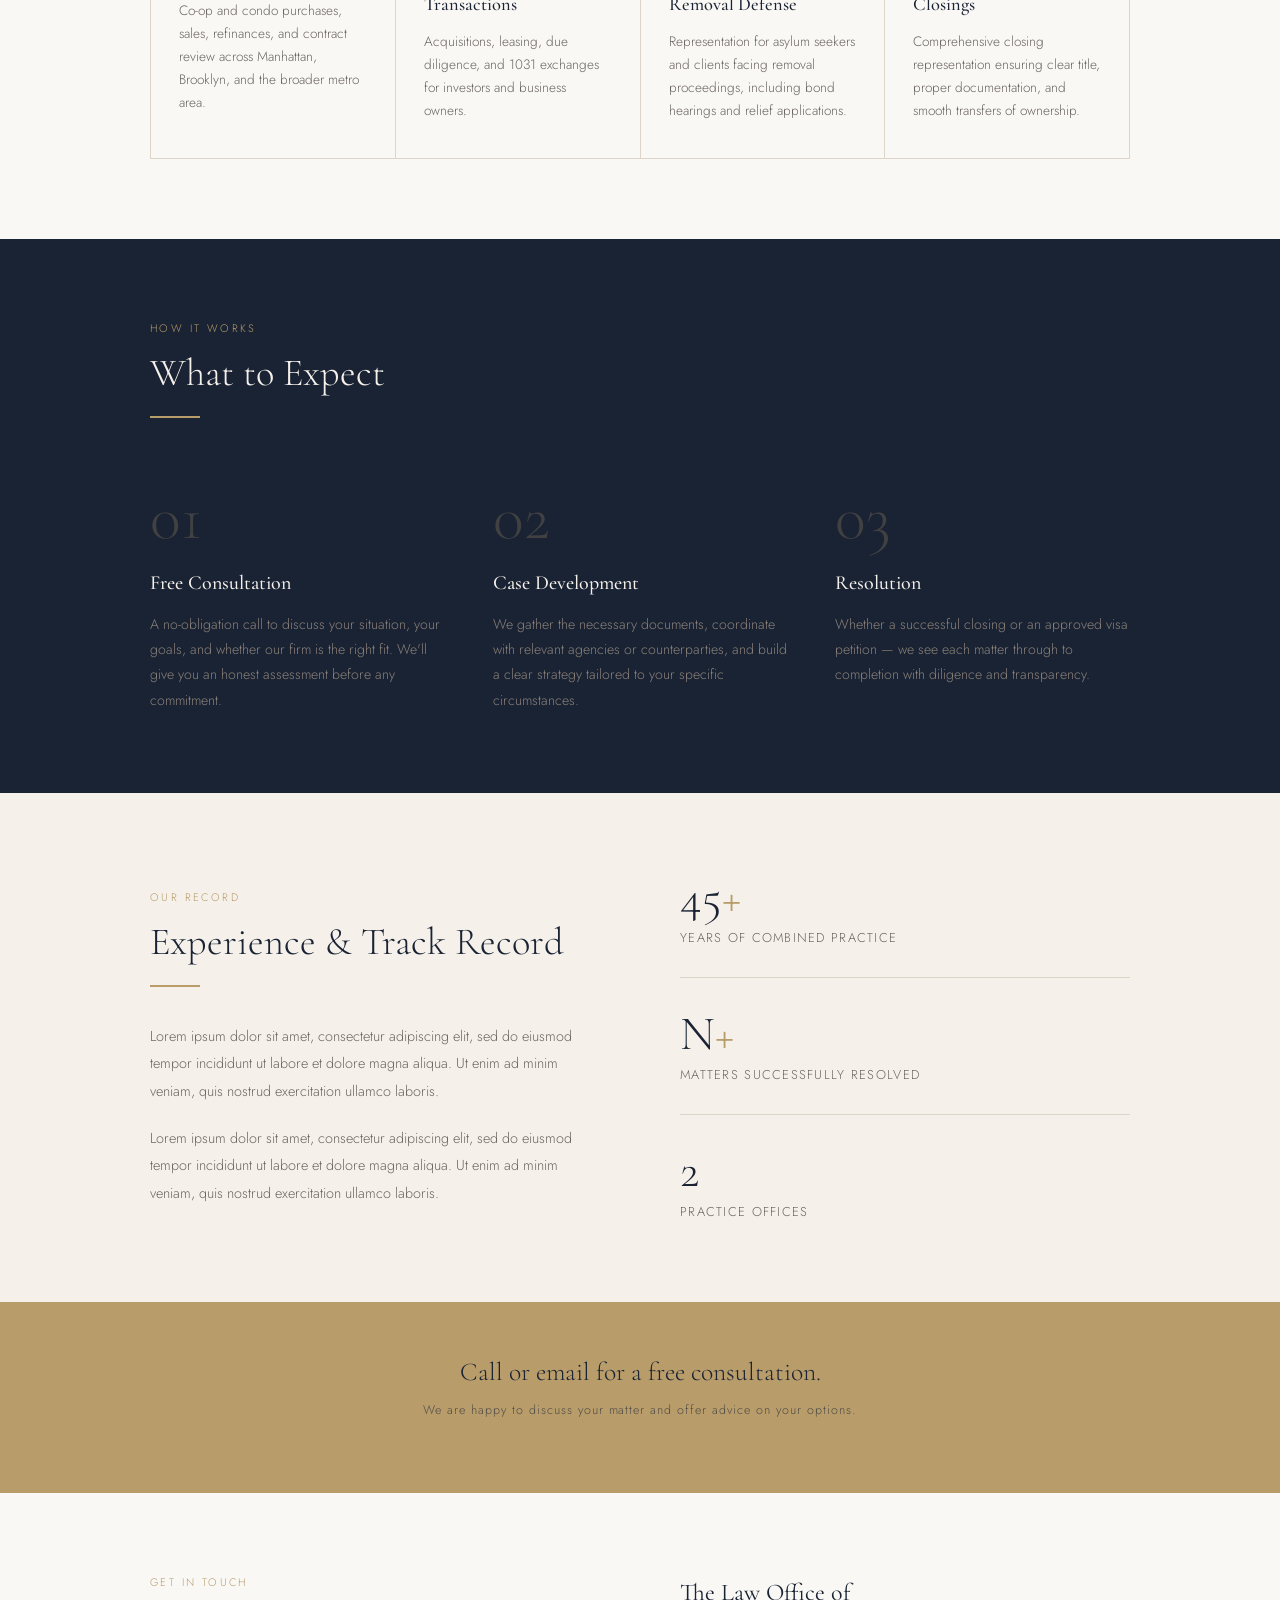
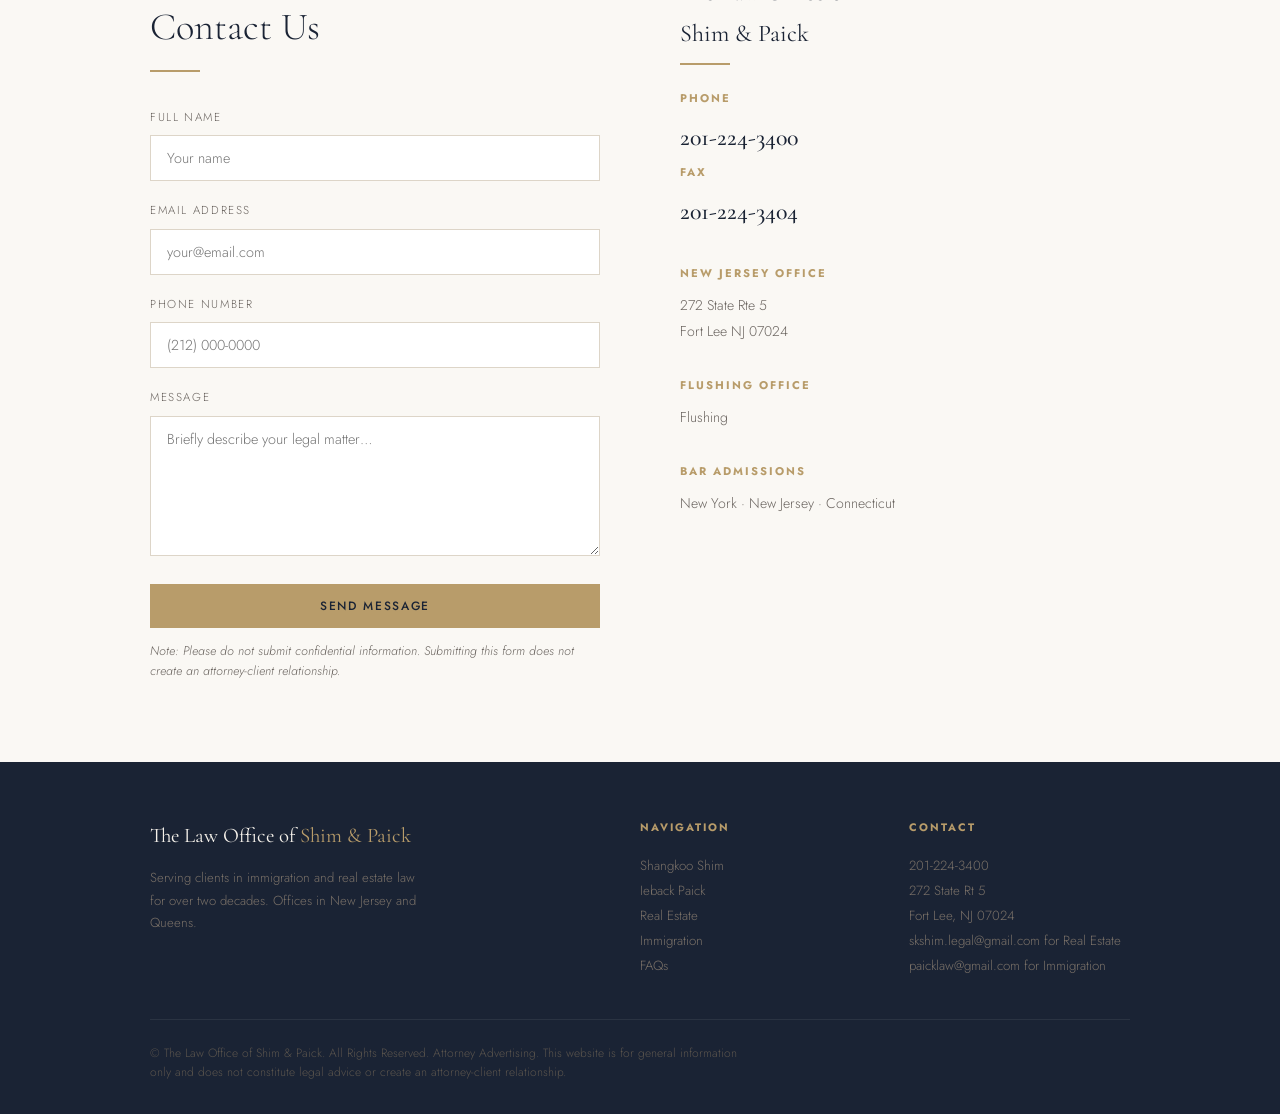
==== commit 585bc769: "form submission" ====
--- a/index.html
+++ b/index.html
@@ -146,23 +146,25 @@
           <p class="section-label">Get in Touch</p>
           <h2 class="section-title">Contact Us</h2>
           <div class="divider"></div>
-          <div class="form-field">
-            <label>Full Name</label>
-            <input type="text" placeholder="Your name">
-          </div>
-          <div class="form-field">
-            <label>Email Address</label>
-            <input type="email" placeholder="your@email.com">
-          </div>
-          <div class="form-field">
-            <label>Phone Number</label>
-            <input type="tel" placeholder="(212) 000-0000">
-          </div>
-          <div class="form-field">
-            <label>Message</label>
-            <textarea placeholder="Briefly describe your legal matter…"></textarea>
-          </div>
-          <button class="btn-primary" style="width:100%">Send Message</button>
+          <form action="https://formspree.io/f/mlgvgbya" method="POST">
+            <div class="form-field">
+              <label>Full Name</label>
+              <input type="text" placeholder="Your name" name="name">
+            </div>
+            <div class="form-field">
+              <label>Email Address</label>
+              <input type="email" placeholder="your@email.com" name="email">
+            </div>
+            <div class="form-field">
+              <label>Phone Number</label>
+              <input type="tel" placeholder="(212) 000-0000" name="phone">
+            </div>
+            <div class="form-field">
+              <label>Message</label>
+              <textarea placeholder="Briefly describe your legal matter…" name="msg"></textarea>
+            </div>
+            <button class="btn-primary" style="width:100%" type="submit">Send Message</button>
+          </form>
           <p class="form-note">Note: Please do not submit confidential information. Submitting this form does not create an attorney-client relationship.</p>
         </div>
         <div class="contact-info">
@@ -171,8 +173,11 @@
           <div class="contact-block">
             <h4>Phone</h4>
             <a class="contact-phone">
-              <!-- TODO -->
-              XXX-XXX-XXXX
+              201-224-3400
+            </a>
+            <h4>Fax</h4>
+            <a class="contact-phone">
+              201-224-3404
             </a>
           </div>
           <div class="contact-block">
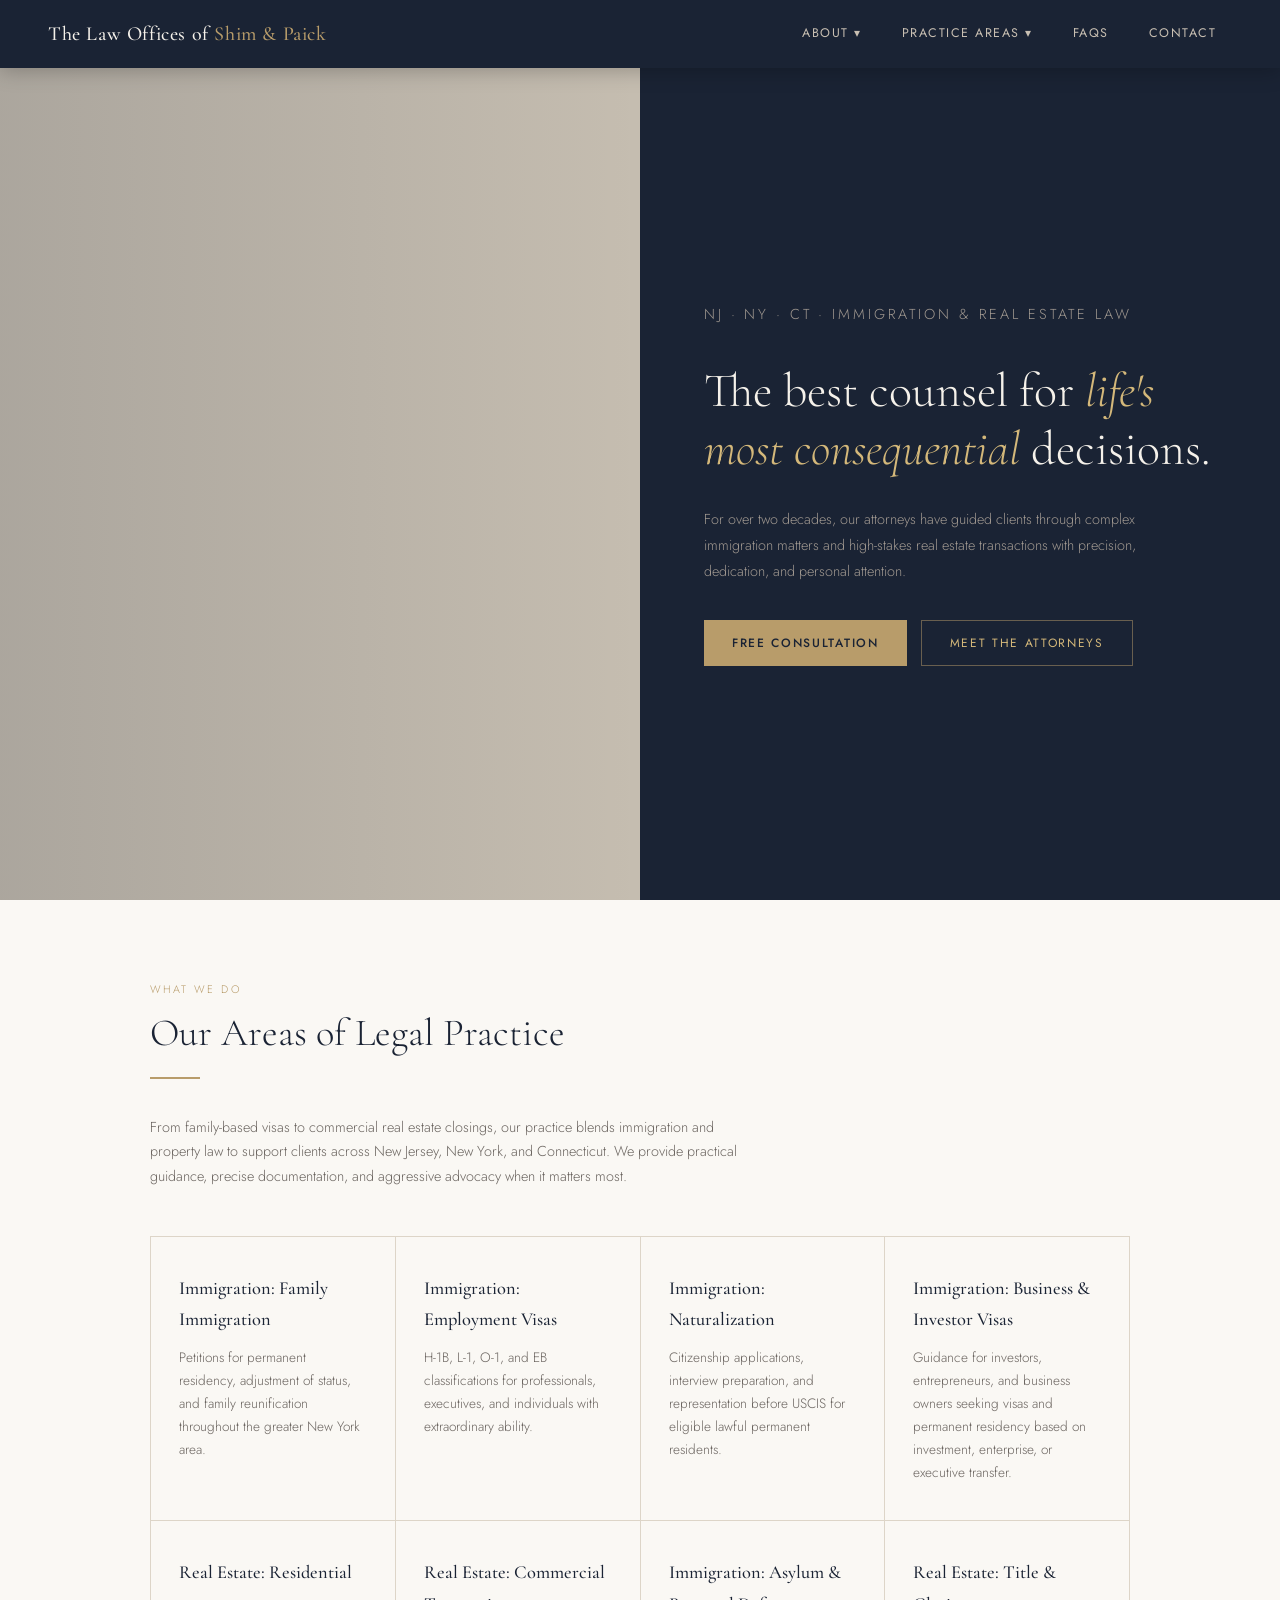
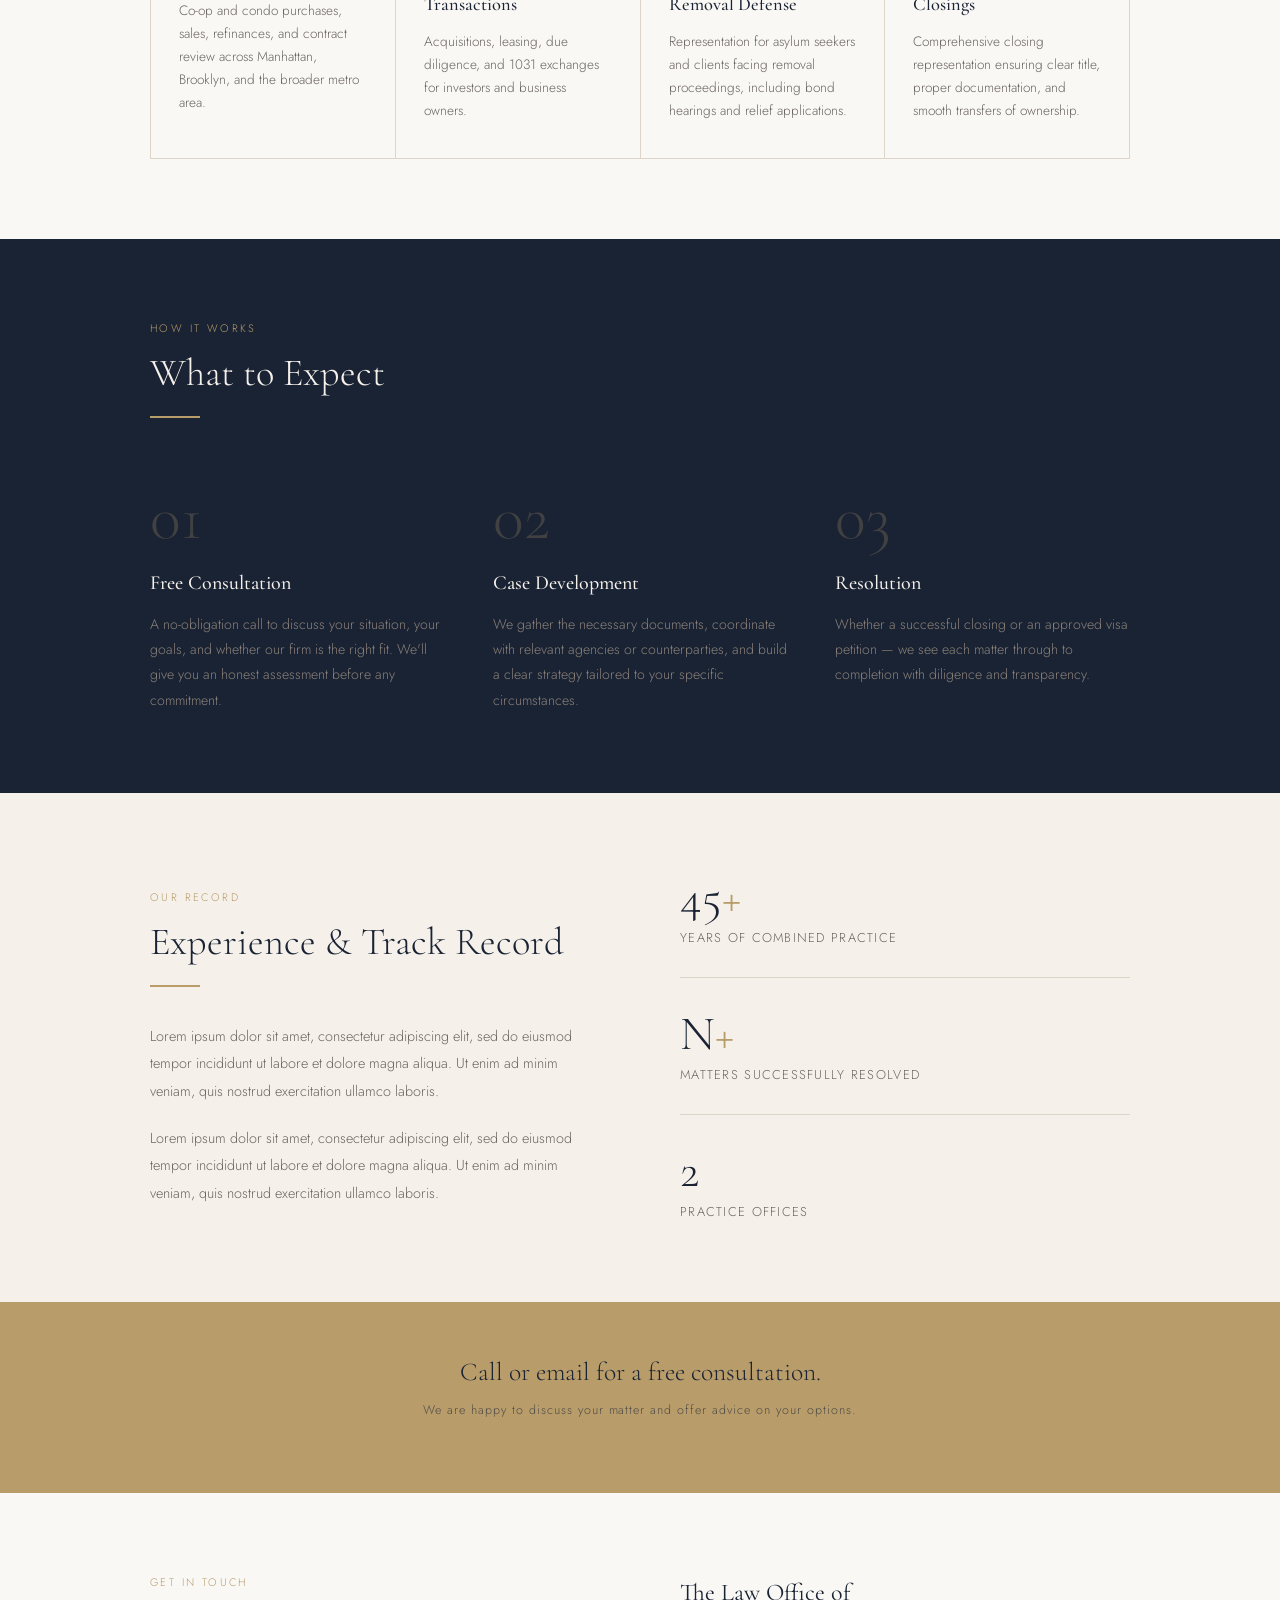
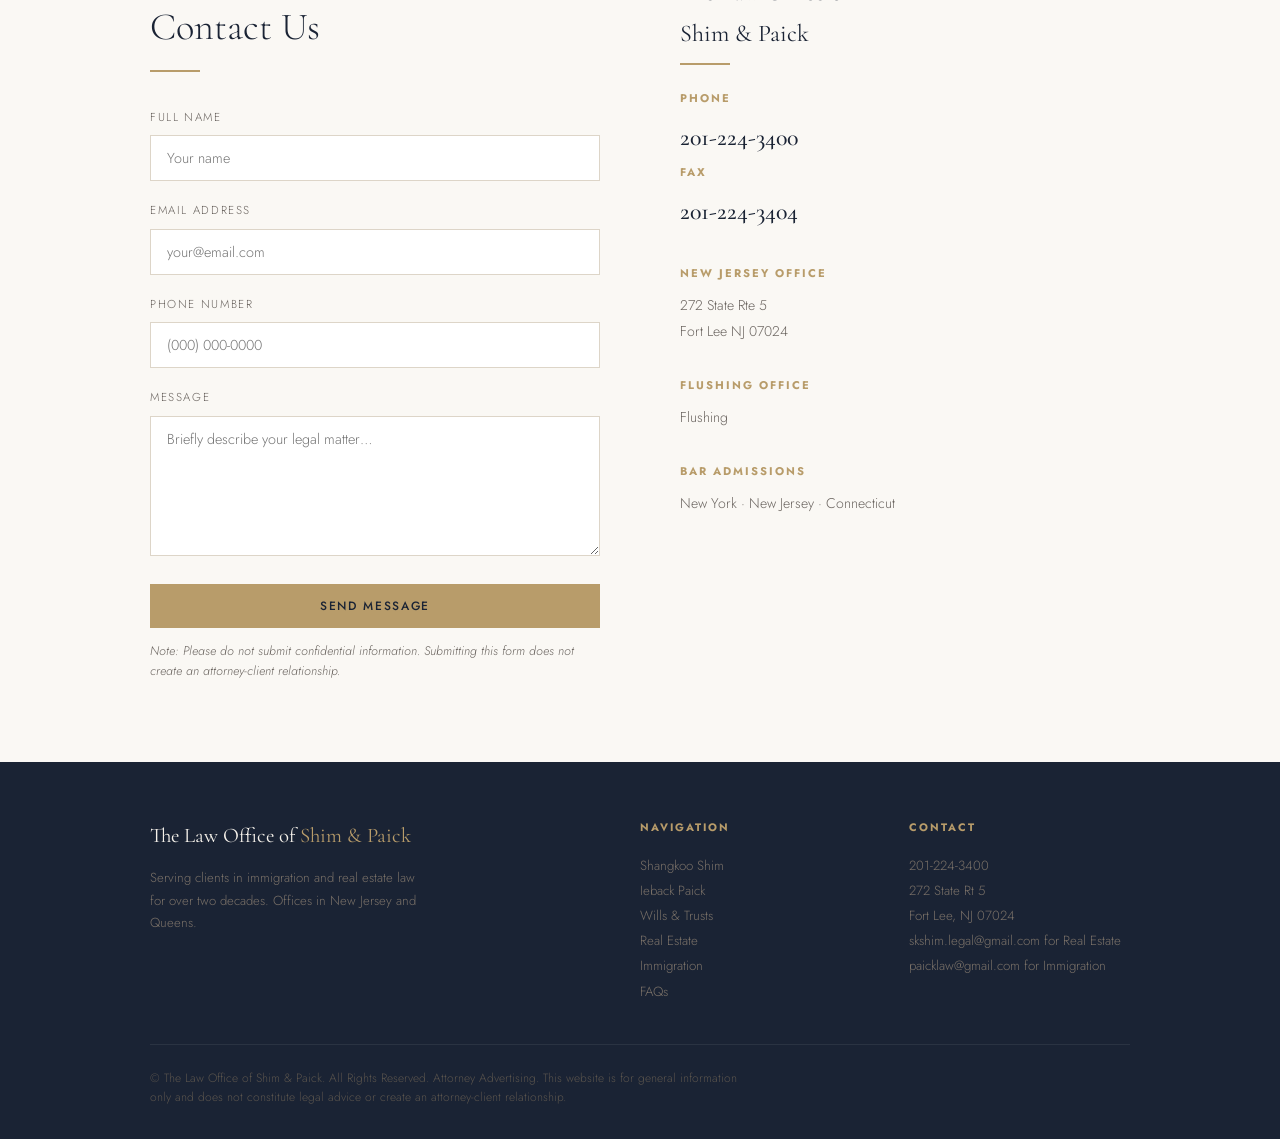
==== commit 292774ff: "my commit message" ====
--- a/index.html
+++ b/index.html
@@ -157,7 +157,7 @@
             </div>
             <div class="form-field">
               <label>Phone Number</label>
-              <input type="tel" placeholder="(212) 000-0000" name="phone">
+              <input type="tel" placeholder="(000) 000-0000" name="phone">
             </div>
             <div class="form-field">
               <label>Message</label>
